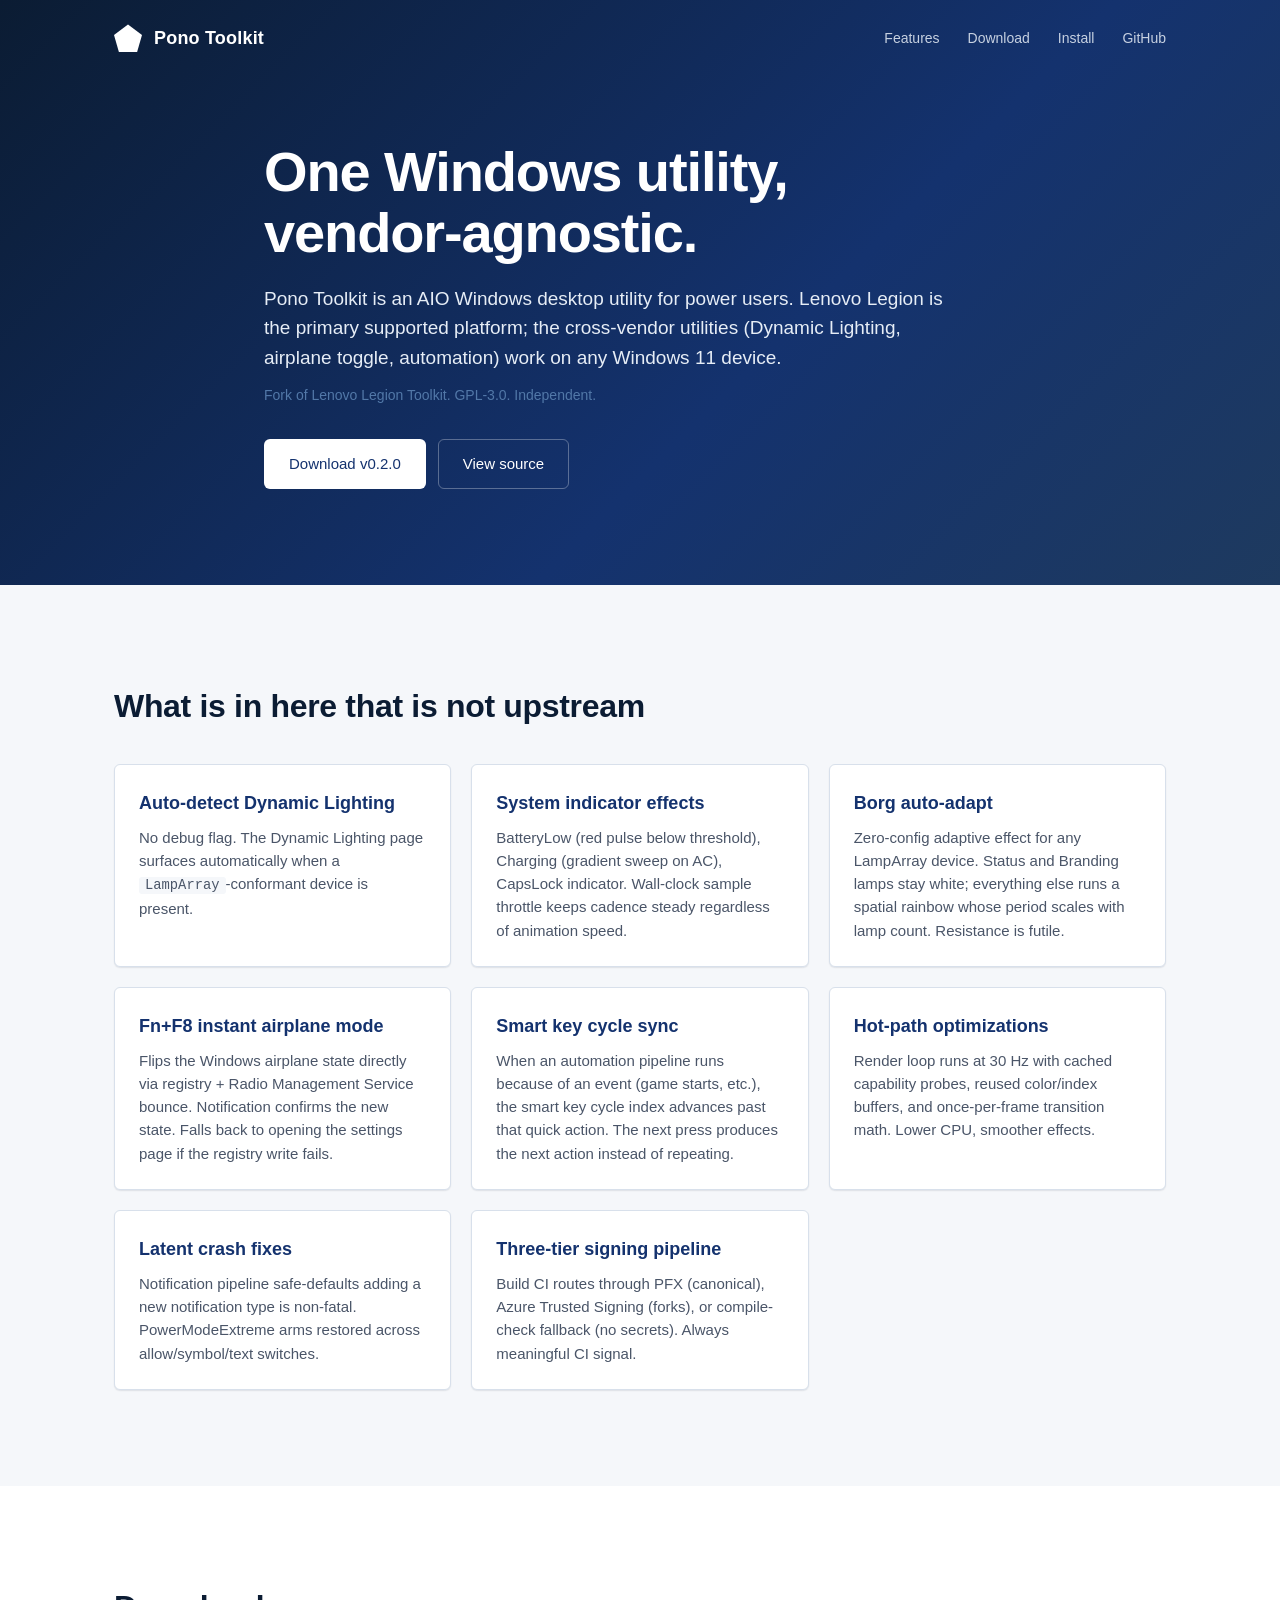
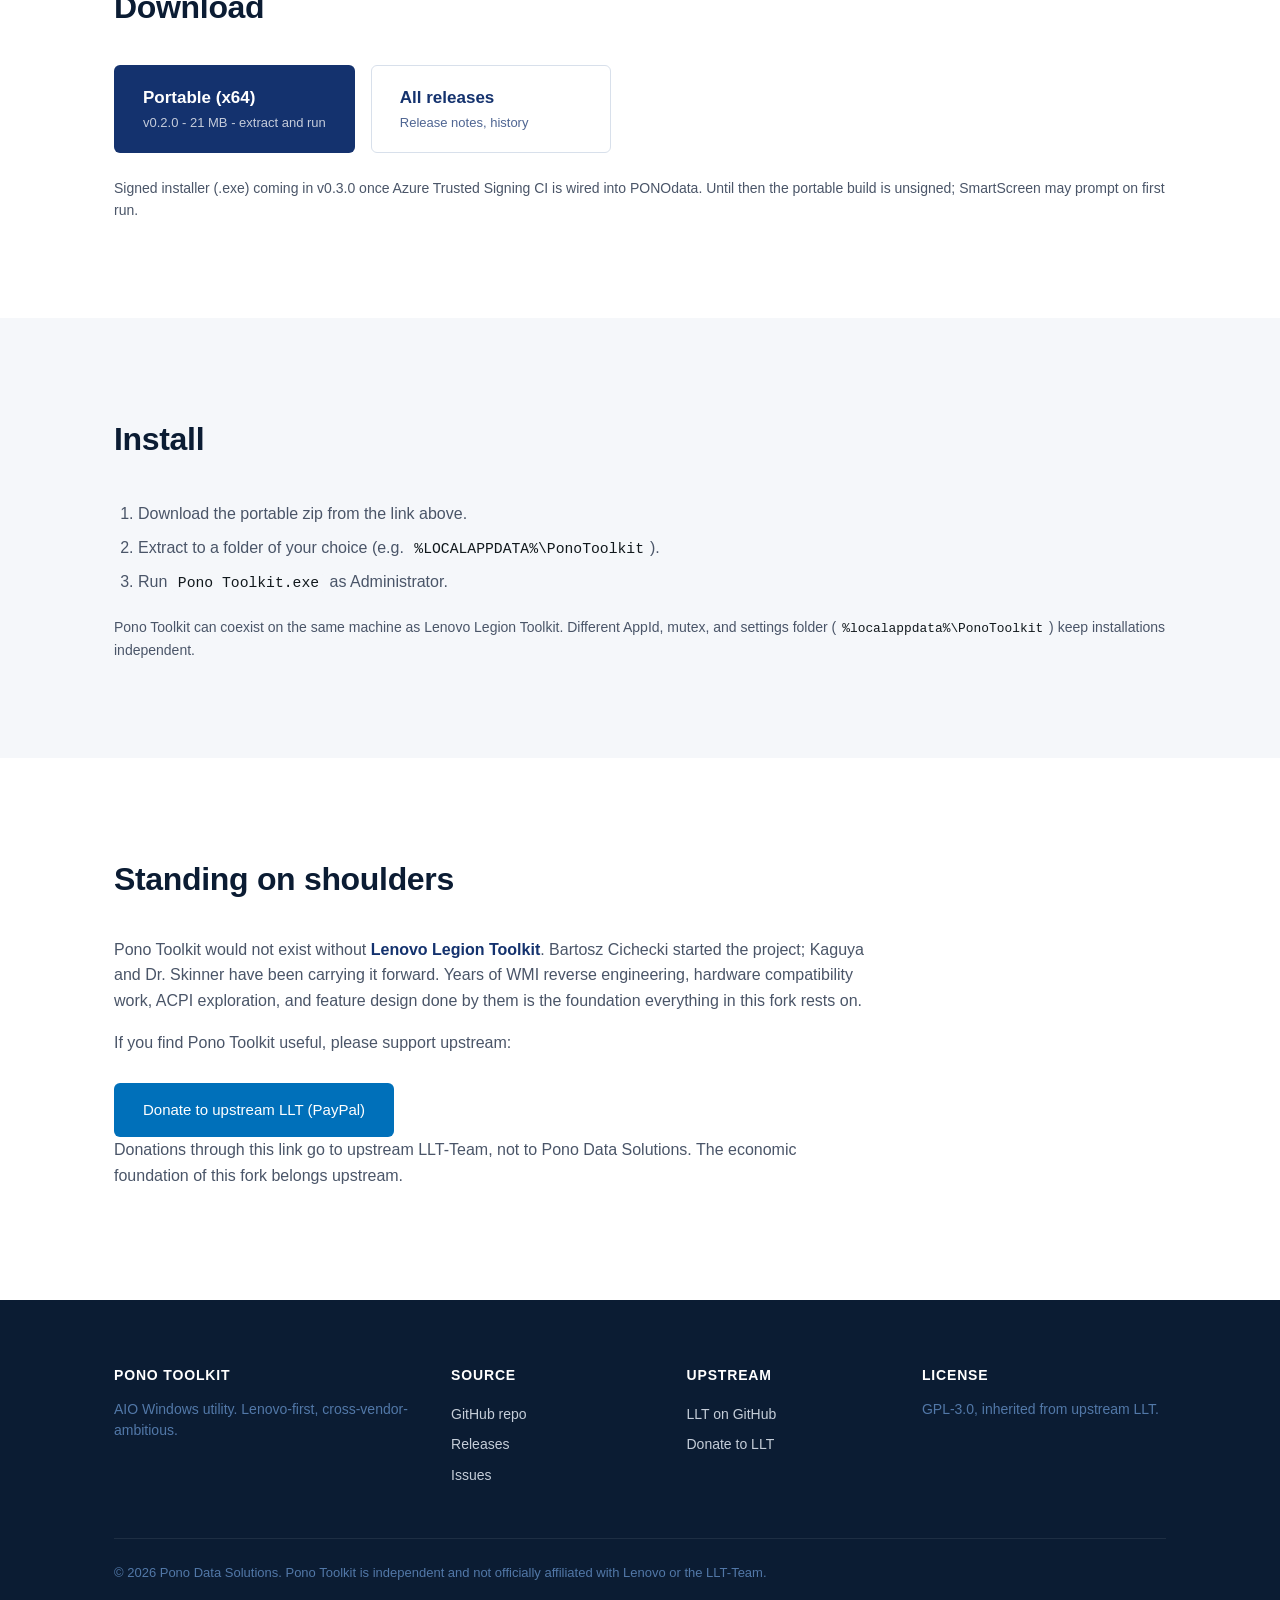
==== docs/index.html @ 124c4f82 "Add ponotoolkit.com landing page (docs/, navy palette) GitHub Pages source at docs/. Hero gradient n" ====
<!doctype html>
<html lang="en">
<head>
  <meta charset="utf-8">
  <meta name="viewport" content="width=device-width,initial-scale=1">
  <title>Pono Toolkit - AIO Windows utility, Lenovo-first</title>
  <meta name="description" content="Pono Toolkit is a Windows desktop utility for Lenovo Legion and other Windows 11 hardware. Cross-vendor Dynamic Lighting, Fn+F8 airplane mode toggle, smart-key automation sync. Fork of Lenovo Legion Toolkit. GPL-3.0.">
  <meta property="og:title" content="Pono Toolkit">
  <meta property="og:description" content="Cross-vendor Windows utility, Lenovo-first, AIO-ambitious. Fork of Lenovo Legion Toolkit.">
  <meta property="og:url" content="https://ponotoolkit.com">
  <link rel="stylesheet" href="styles.css">
</head>
<body>
  <header class="hero">
    <div class="container">
      <div class="brand">
        <span class="logo-mark"></span>
        <span class="brand-text">Pono Toolkit</span>
      </div>
      <nav>
        <a href="#features">Features</a>
        <a href="#download">Download</a>
        <a href="#install">Install</a>
        <a href="https://github.com/PONOdata/Pono-toolkit" target="_blank" rel="noopener">GitHub</a>
      </nav>
    </div>
    <div class="container hero-content">
      <h1>One Windows utility,<br>vendor-agnostic.</h1>
      <p class="tagline">Pono Toolkit is an AIO Windows desktop utility for power users. Lenovo Legion is the primary supported platform; the cross-vendor utilities (Dynamic Lighting, airplane toggle, automation) work on any Windows 11 device.</p>
      <p class="tagline-meta">Fork of Lenovo Legion Toolkit. GPL-3.0. Independent.</p>
      <div class="cta-row">
        <a class="btn btn-primary" href="#download">Download v0.2.0</a>
        <a class="btn btn-ghost" href="https://github.com/PONOdata/Pono-toolkit" target="_blank" rel="noopener">View source</a>
      </div>
    </div>
  </header>

  <section id="features" class="features">
    <div class="container">
      <h2>What is in here that is not upstream</h2>
      <div class="grid">
        <div class="card">
          <h3>Auto-detect Dynamic Lighting</h3>
          <p>No debug flag. The Dynamic Lighting page surfaces automatically when a <code>LampArray</code>-conformant device is present.</p>
        </div>
        <div class="card">
          <h3>System indicator effects</h3>
          <p>BatteryLow (red pulse below threshold), Charging (gradient sweep on AC), CapsLock indicator. Wall-clock sample throttle keeps cadence steady regardless of animation speed.</p>
        </div>
        <div class="card">
          <h3>Borg auto-adapt</h3>
          <p>Zero-config adaptive effect for any LampArray device. Status and Branding lamps stay white; everything else runs a spatial rainbow whose period scales with lamp count. Resistance is futile.</p>
        </div>
        <div class="card">
          <h3>Fn+F8 instant airplane mode</h3>
          <p>Flips the Windows airplane state directly via registry + Radio Management Service bounce. Notification confirms the new state. Falls back to opening the settings page if the registry write fails.</p>
        </div>
        <div class="card">
          <h3>Smart key cycle sync</h3>
          <p>When an automation pipeline runs because of an event (game starts, etc.), the smart key cycle index advances past that quick action. The next press produces the next action instead of repeating.</p>
        </div>
        <div class="card">
          <h3>Hot-path optimizations</h3>
          <p>Render loop runs at 30 Hz with cached capability probes, reused color/index buffers, and once-per-frame transition math. Lower CPU, smoother effects.</p>
        </div>
        <div class="card">
          <h3>Latent crash fixes</h3>
          <p>Notification pipeline safe-defaults adding a new notification type is non-fatal. PowerModeExtreme arms restored across allow/symbol/text switches.</p>
        </div>
        <div class="card">
          <h3>Three-tier signing pipeline</h3>
          <p>Build CI routes through PFX (canonical), Azure Trusted Signing (forks), or compile-check fallback (no secrets). Always meaningful CI signal.</p>
        </div>
      </div>
    </div>
  </section>

  <section id="download" class="download">
    <div class="container">
      <h2>Download</h2>
      <div class="dl-row">
        <a class="btn btn-primary btn-lg" href="https://github.com/PONOdata/Pono-toolkit/releases/latest/download/PonoToolkit-v0.2.0-portable-x64.zip">
          <span class="btn-title">Portable (x64)</span>
          <span class="btn-sub">v0.2.0 - 21 MB - extract and run</span>
        </a>
        <a class="btn btn-ghost btn-lg" href="https://github.com/PONOdata/Pono-toolkit/releases">
          <span class="btn-title">All releases</span>
          <span class="btn-sub">Release notes, history</span>
        </a>
      </div>
      <p class="note">Signed installer (.exe) coming in v0.3.0 once Azure Trusted Signing CI is wired into PONOdata. Until then the portable build is unsigned; SmartScreen may prompt on first run.</p>
    </div>
  </section>

  <section id="install" class="install">
    <div class="container">
      <h2>Install</h2>
      <ol>
        <li>Download the portable zip from the link above.</li>
        <li>Extract to a folder of your choice (e.g. <code>%LOCALAPPDATA%\PonoToolkit</code>).</li>
        <li>Run <code>Pono Toolkit.exe</code> as Administrator.</li>
      </ol>
      <p class="note">Pono Toolkit can coexist on the same machine as Lenovo Legion Toolkit. Different AppId, mutex, and settings folder (<code>%localappdata%\PonoToolkit</code>) keep installations independent.</p>
    </div>
  </section>

  <section id="upstream" class="upstream">
    <div class="container">
      <h2>Standing on shoulders</h2>
      <p>Pono Toolkit would not exist without <strong>Lenovo Legion Toolkit</strong>. Bartosz Cichecki started the project; Kaguya and Dr. Skinner have been carrying it forward. Years of WMI reverse engineering, hardware compatibility work, ACPI exploration, and feature design done by them is the foundation everything in this fork rests on.</p>
      <p>If you find Pono Toolkit useful, please support upstream:</p>
      <a class="btn btn-donate" href="https://www.paypal.com/donate/?hosted_button_id=22AZE2NBP3HTL" target="_blank" rel="noopener">Donate to upstream LLT (PayPal)</a>
      <p class="note">Donations through this link go to upstream LLT-Team, not to Pono Data Solutions. The economic foundation of this fork belongs upstream.</p>
    </div>
  </section>

  <footer>
    <div class="container">
      <div class="footer-grid">
        <div>
          <strong>Pono Toolkit</strong>
          <p>AIO Windows utility. Lenovo-first, cross-vendor-ambitious.</p>
        </div>
        <div>
          <strong>Source</strong>
          <ul>
            <li><a href="https://github.com/PONOdata/Pono-toolkit" target="_blank" rel="noopener">GitHub repo</a></li>
            <li><a href="https://github.com/PONOdata/Pono-toolkit/releases" target="_blank" rel="noopener">Releases</a></li>
            <li><a href="https://github.com/PONOdata/Pono-toolkit/issues" target="_blank" rel="noopener">Issues</a></li>
          </ul>
        </div>
        <div>
          <strong>Upstream</strong>
          <ul>
            <li><a href="https://github.com/LenovoLegionToolkit-Team/LenovoLegionToolkit" target="_blank" rel="noopener">LLT on GitHub</a></li>
            <li><a href="https://www.paypal.com/donate/?hosted_button_id=22AZE2NBP3HTL" target="_blank" rel="noopener">Donate to LLT</a></li>
          </ul>
        </div>
        <div>
          <strong>License</strong>
          <p>GPL-3.0, inherited from upstream LLT.</p>
        </div>
      </div>
      <p class="copyright">&copy; 2026 Pono Data Solutions. Pono Toolkit is independent and not officially affiliated with Lenovo or the LLT-Team.</p>
    </div>
  </footer>
</body>
</html>
---- docs/styles.css ----
/* Pono Toolkit landing page - navy palette */

:root {
  --navy-900: #0b1c33;
  --navy-700: #14326e;
  --navy-500: #1e3a5f;
  --navy-300: #5278a8;
  --navy-100: #e6edf6;
  --ink: #11181c;
  --ink-soft: #4a5568;
  --paper: #ffffff;
  --paper-soft: #f5f7fa;
  --accent: #2e7dd7;
  --donate: #0070ba;
  --border: #d8e0eb;
  --radius: 6px;
  --shadow-sm: 0 1px 2px rgba(11, 28, 51, 0.06), 0 1px 1px rgba(11, 28, 51, 0.04);
  --shadow-md: 0 4px 12px rgba(11, 28, 51, 0.08), 0 1px 3px rgba(11, 28, 51, 0.05);
}

* { box-sizing: border-box; }

html, body {
  margin: 0;
  padding: 0;
  font-family: -apple-system, BlinkMacSystemFont, "Segoe UI Variable", "Segoe UI", sans-serif;
  font-size: 16px;
  line-height: 1.6;
  color: var(--ink);
  background: var(--paper);
  -webkit-font-smoothing: antialiased;
}

a { color: var(--navy-700); text-decoration: none; }
a:hover { text-decoration: underline; }

.container {
  max-width: 1100px;
  margin: 0 auto;
  padding: 0 24px;
}

code {
  background: var(--paper-soft);
  padding: 1px 6px;
  border-radius: 3px;
  font-family: "Cascadia Code", Consolas, monospace;
  font-size: 0.92em;
}

/* Hero */

.hero {
  background: linear-gradient(135deg, var(--navy-900) 0%, var(--navy-700) 60%, var(--navy-500) 100%);
  color: var(--paper);
  padding: 0 0 96px 0;
}

.hero .container:first-child {
  display: flex;
  align-items: center;
  justify-content: space-between;
  padding-top: 24px;
  padding-bottom: 24px;
}

.brand {
  display: flex;
  align-items: center;
  gap: 12px;
  font-size: 18px;
  font-weight: 600;
}

.logo-mark {
  display: inline-block;
  width: 28px;
  height: 28px;
  background: var(--paper);
  clip-path: polygon(50% 0%, 100% 38%, 82% 100%, 18% 100%, 0% 38%);
}

.brand-text { letter-spacing: 0.2px; }

.hero nav {
  display: flex;
  gap: 28px;
  font-size: 14px;
}

.hero nav a {
  color: var(--navy-100);
  opacity: 0.85;
  transition: opacity 0.15s ease;
}

.hero nav a:hover { opacity: 1; text-decoration: none; }

.hero-content {
  padding-top: 64px;
  max-width: 800px;
}

.hero h1 {
  font-size: 56px;
  font-weight: 600;
  line-height: 1.1;
  margin: 0 0 20px 0;
  letter-spacing: -0.02em;
}

.tagline {
  font-size: 19px;
  line-height: 1.55;
  color: var(--navy-100);
  max-width: 680px;
  margin: 0 0 12px 0;
}

.tagline-meta {
  font-size: 14px;
  color: var(--navy-300);
  margin: 0 0 32px 0;
}

.cta-row { display: flex; gap: 12px; flex-wrap: wrap; }

.btn {
  display: inline-flex;
  flex-direction: column;
  align-items: flex-start;
  padding: 12px 24px;
  border-radius: var(--radius);
  font-weight: 500;
  text-decoration: none;
  transition: transform 0.1s ease, box-shadow 0.15s ease, background 0.15s ease;
  border: 1px solid transparent;
  font-size: 15px;
}

.btn:hover { text-decoration: none; transform: translateY(-1px); box-shadow: var(--shadow-md); }

.btn-primary {
  background: var(--paper);
  color: var(--navy-700);
}

.btn-primary:hover { background: var(--paper); color: var(--navy-900); }

.btn-ghost {
  background: transparent;
  color: var(--paper);
  border-color: rgba(255, 255, 255, 0.3);
}

.btn-ghost:hover { background: rgba(255, 255, 255, 0.08); color: var(--paper); }

.btn-lg {
  padding: 18px 28px;
  min-width: 240px;
}

.btn-title { font-size: 17px; font-weight: 600; }
.btn-sub { font-size: 13px; opacity: 0.75; margin-top: 2px; }

.btn-donate {
  background: var(--donate);
  color: var(--paper);
  display: inline-block;
  padding: 14px 28px;
  margin-top: 12px;
}

.btn-donate:hover { background: #00569b; color: var(--paper); }

/* Sections */

section { padding: 96px 0; }

section:nth-child(even) { background: var(--paper-soft); }

h2 {
  font-size: 32px;
  font-weight: 600;
  letter-spacing: -0.01em;
  margin: 0 0 32px 0;
  color: var(--navy-900);
}

h3 {
  font-size: 18px;
  font-weight: 600;
  margin: 0 0 8px 0;
  color: var(--navy-700);
}

/* Features grid */

.grid {
  display: grid;
  grid-template-columns: repeat(auto-fit, minmax(280px, 1fr));
  gap: 20px;
}

.card {
  background: var(--paper);
  padding: 24px;
  border-radius: var(--radius);
  border: 1px solid var(--border);
  box-shadow: var(--shadow-sm);
}

.card p {
  margin: 0;
  color: var(--ink-soft);
  font-size: 15px;
  line-height: 1.55;
}

/* Download */

.download .dl-row {
  display: flex;
  gap: 16px;
  flex-wrap: wrap;
  margin-bottom: 24px;
}

.download .btn {
  background: var(--navy-700);
  color: var(--paper);
}

.download .btn-ghost {
  background: var(--paper);
  color: var(--navy-700);
  border: 1px solid var(--border);
}

.note {
  font-size: 14px;
  color: var(--ink-soft);
  margin: 0;
}

/* Install */

.install ol {
  padding-left: 24px;
  margin-bottom: 16px;
}

.install li {
  padding: 4px 0;
  color: var(--ink-soft);
}

.install code {
  color: var(--ink);
}

/* Upstream */

.upstream p {
  font-size: 16px;
  color: var(--ink-soft);
  max-width: 760px;
  margin: 0 0 16px 0;
}

.upstream strong {
  color: var(--navy-700);
}

/* Footer */

footer {
  background: var(--navy-900);
  color: var(--navy-100);
  padding: 64px 0 32px 0;
}

footer a { color: var(--navy-100); opacity: 0.85; }
footer a:hover { opacity: 1; }

.footer-grid {
  display: grid;
  grid-template-columns: 1.5fr 1fr 1fr 1.2fr;
  gap: 32px;
  margin-bottom: 48px;
}

footer strong {
  display: block;
  color: var(--paper);
  font-size: 14px;
  font-weight: 600;
  text-transform: uppercase;
  letter-spacing: 0.06em;
  margin-bottom: 12px;
}

footer ul { list-style: none; padding: 0; margin: 0; }
footer ul li { padding: 4px 0; font-size: 14px; }

footer p {
  font-size: 14px;
  color: var(--navy-300);
  line-height: 1.55;
  margin: 0;
}

.copyright {
  border-top: 1px solid rgba(255, 255, 255, 0.08);
  padding-top: 24px;
  font-size: 13px !important;
  color: var(--navy-300) !important;
}

@media (max-width: 720px) {
  .hero h1 { font-size: 38px; }
  .hero nav { display: none; }
  .footer-grid { grid-template-columns: 1fr; gap: 24px; }
  section { padding: 64px 0; }
  .btn-lg { min-width: 0; flex: 1; }
}
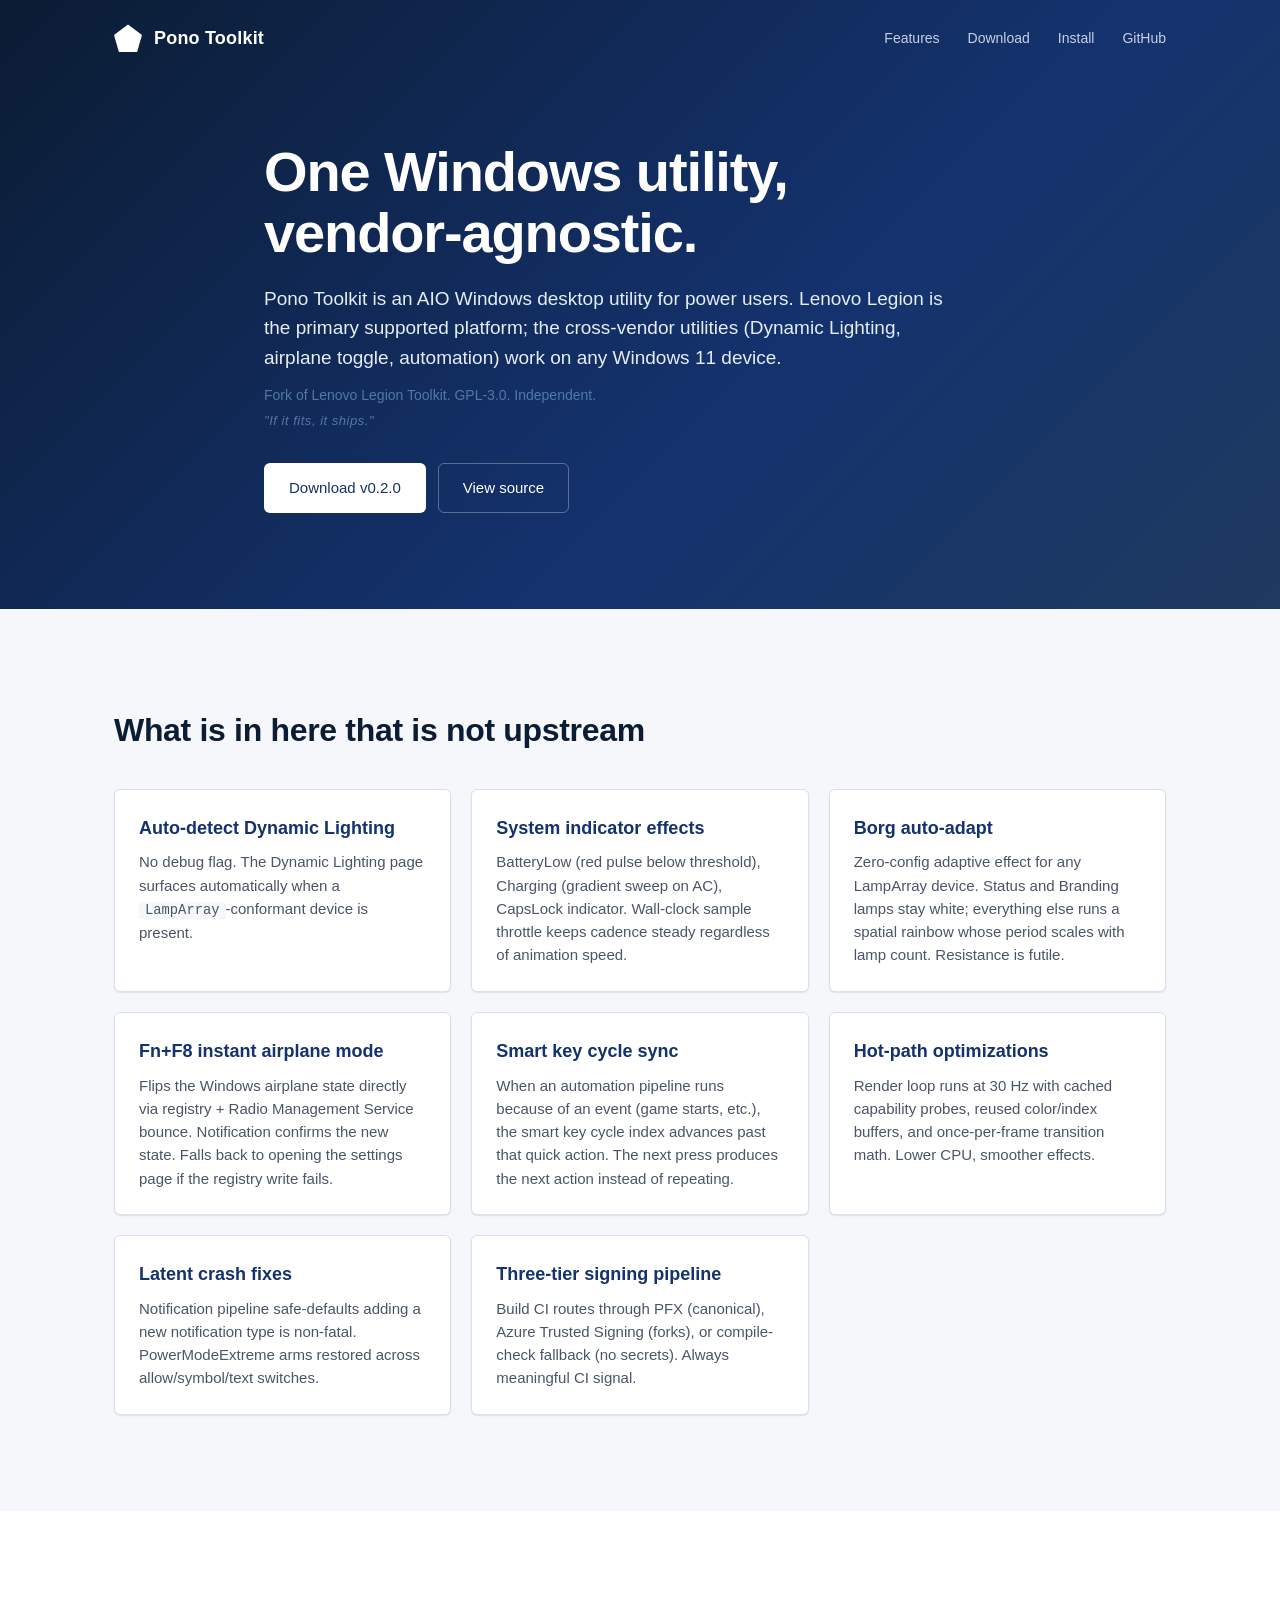
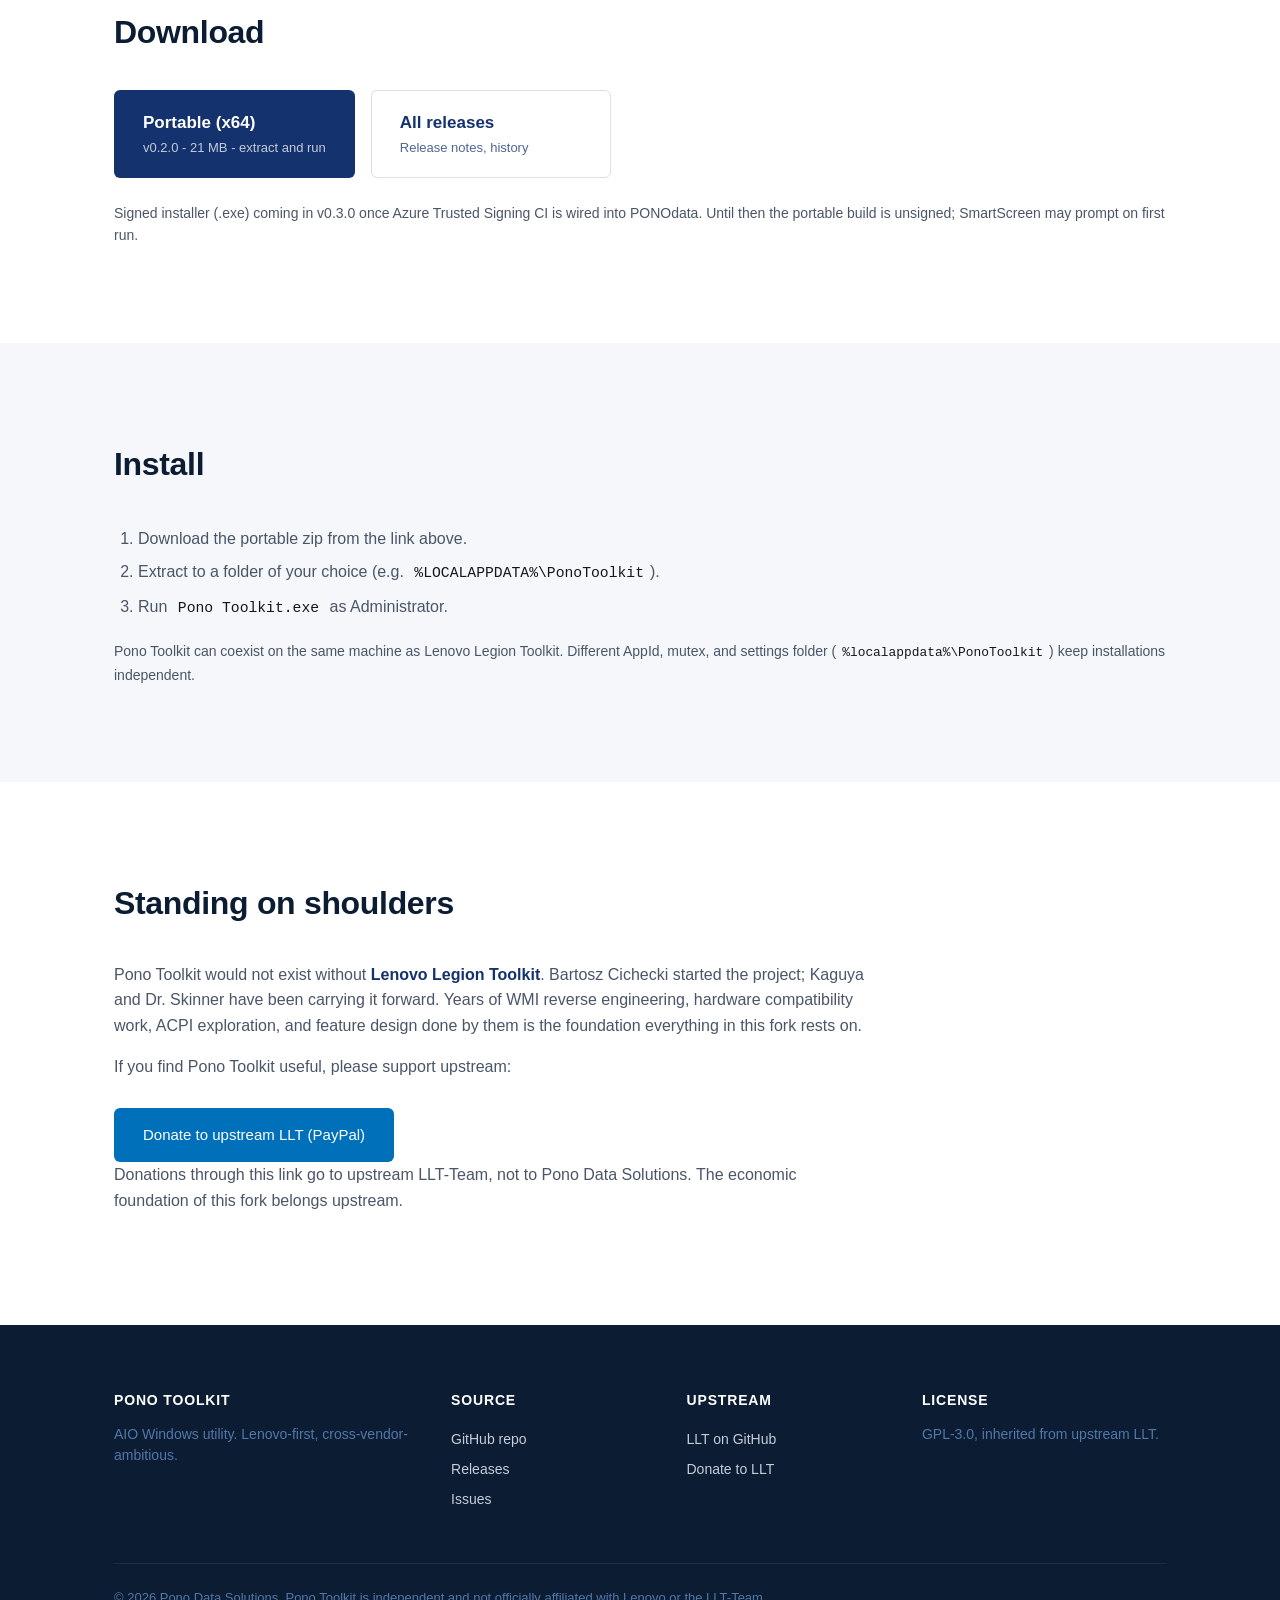
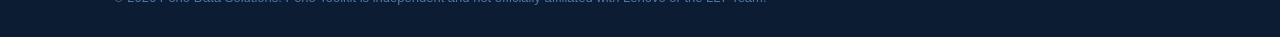
==== commit ead27ace: "v0.3.1: upstream-shoutout window + CodeRabbit config + 'If it fits, it ships' motto Upstream shoutou" ====
--- a/docs/index.html
+++ b/docs/index.html
@@ -28,6 +28,7 @@
       <h1>One Windows utility,<br>vendor-agnostic.</h1>
       <p class="tagline">Pono Toolkit is an AIO Windows desktop utility for power users. Lenovo Legion is the primary supported platform; the cross-vendor utilities (Dynamic Lighting, airplane toggle, automation) work on any Windows 11 device.</p>
       <p class="tagline-meta">Fork of Lenovo Legion Toolkit. GPL-3.0. Independent.</p>
+      <p class="motto">"If it fits, it ships."</p>
       <div class="cta-row">
         <a class="btn btn-primary" href="#download">Download v0.2.0</a>
         <a class="btn btn-ghost" href="https://github.com/PONOdata/Pono-toolkit" target="_blank" rel="noopener">View source</a>
--- a/docs/styles.css
+++ b/docs/styles.css
@@ -120,7 +120,15 @@
 .tagline-meta {
   font-size: 14px;
   color: var(--navy-300);
+  margin: 0 0 4px 0;
+}
+
+.motto {
+  font-size: 13px;
+  color: var(--navy-300);
   margin: 0 0 32px 0;
+  font-style: italic;
+  letter-spacing: 0.04em;
 }
 
 .cta-row { display: flex; gap: 12px; flex-wrap: wrap; }
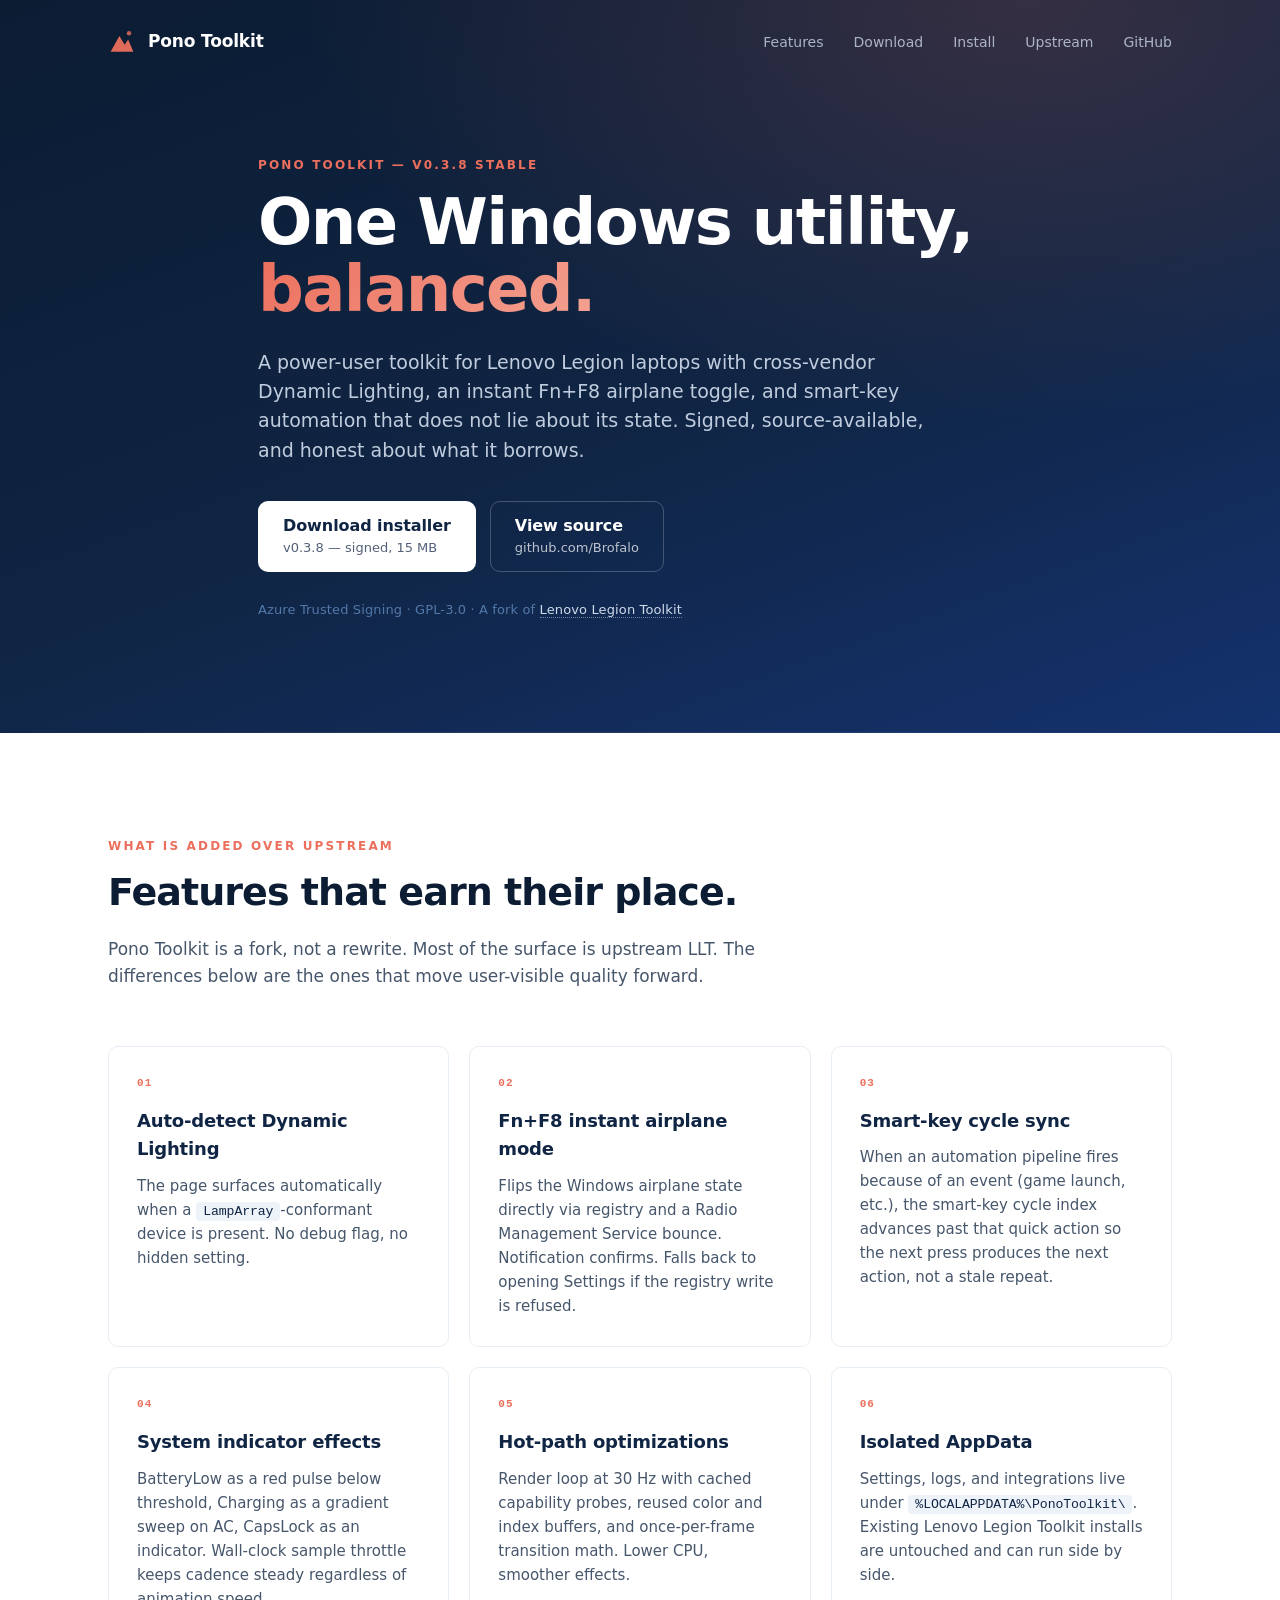
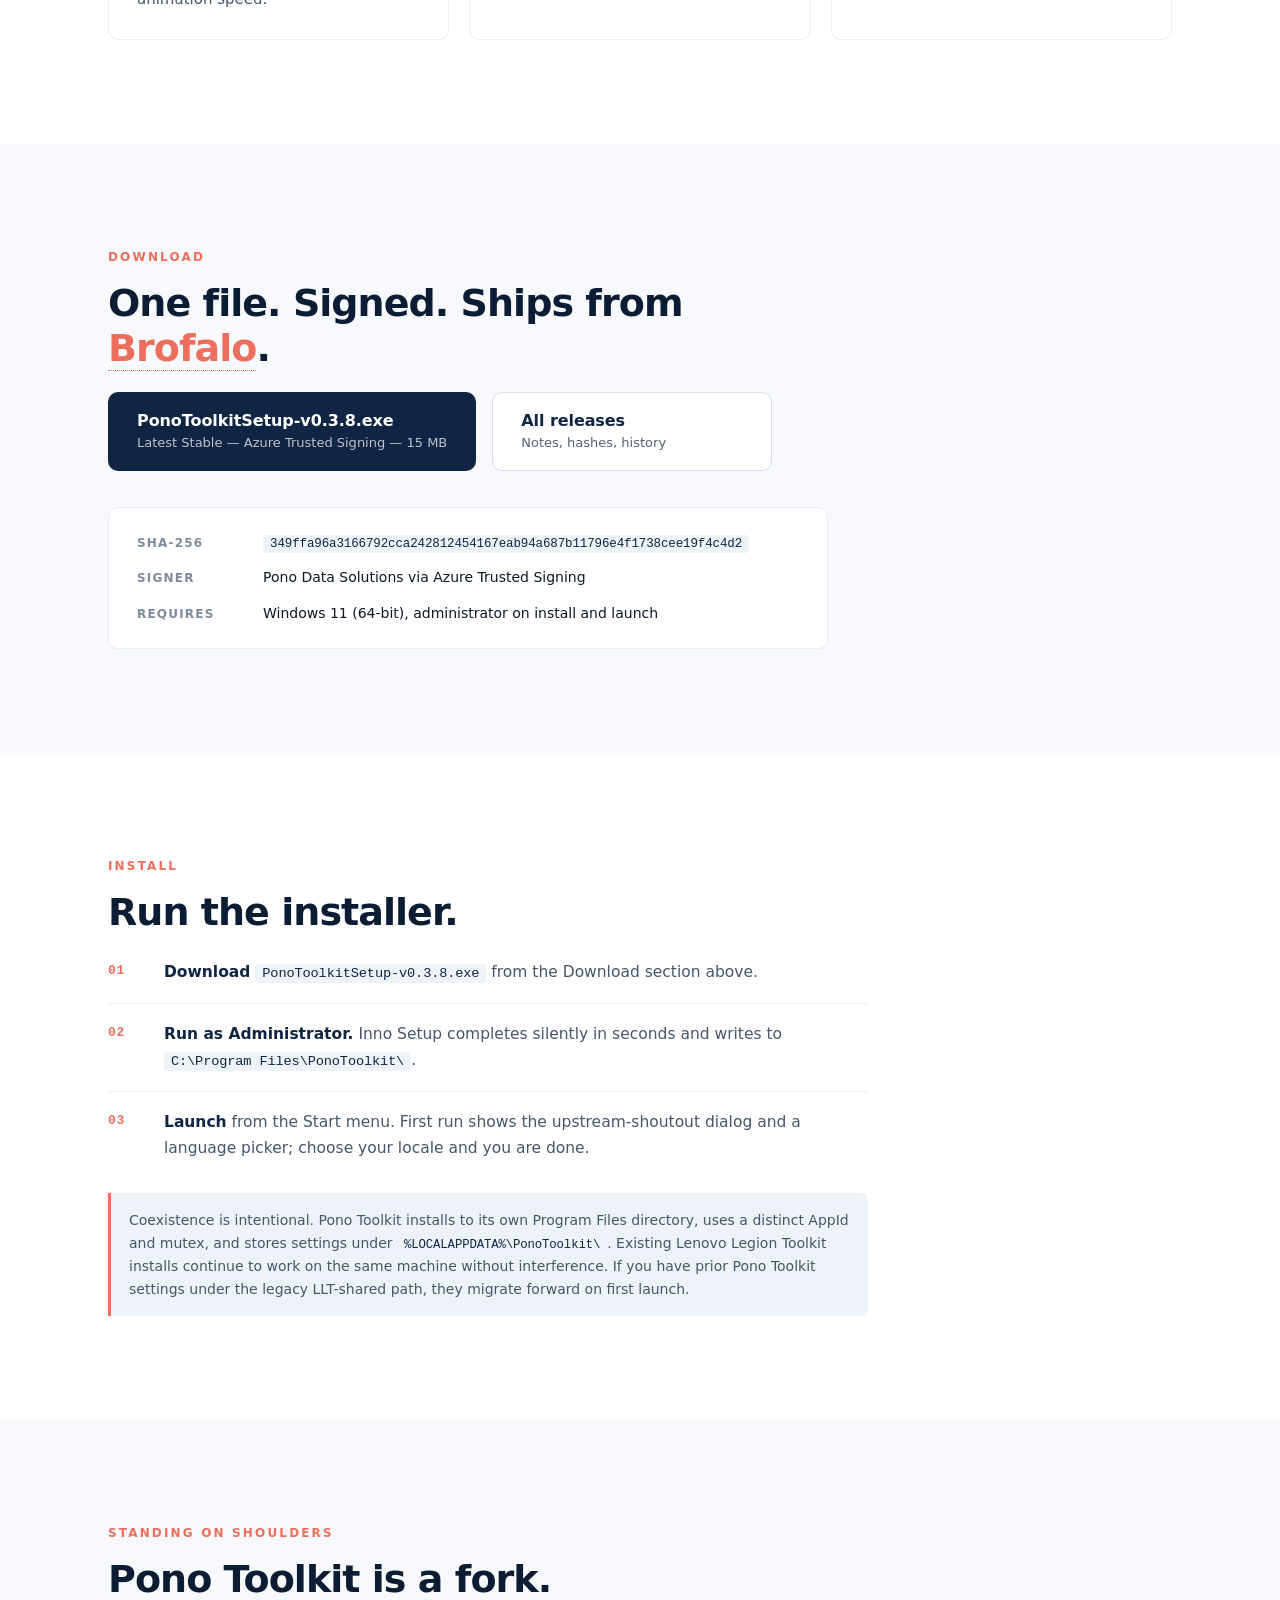
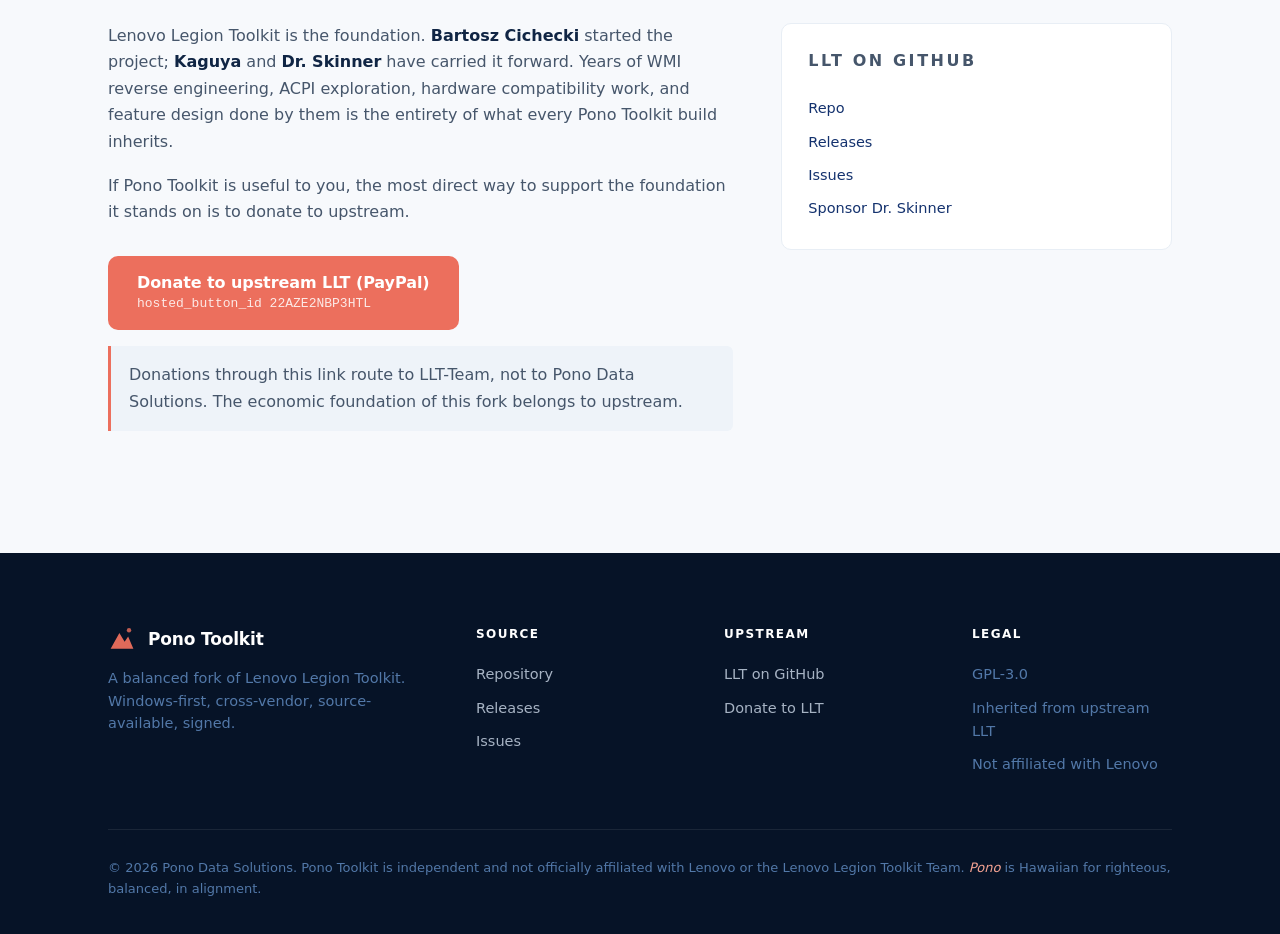
==== commit 85ba231c: "website: rebuild ponotoolkit.com for v0.3.8 with pono aesthetic The landing page still showed v0.2.0" ====
--- a/docs/index.html
+++ b/docs/index.html
@@ -3,146 +3,193 @@
 <head>
   <meta charset="utf-8">
   <meta name="viewport" content="width=device-width,initial-scale=1">
-  <title>Pono Toolkit - AIO Windows utility, Lenovo-first</title>
-  <meta name="description" content="Pono Toolkit is a Windows desktop utility for Lenovo Legion and other Windows 11 hardware. Cross-vendor Dynamic Lighting, Fn+F8 airplane mode toggle, smart-key automation sync. Fork of Lenovo Legion Toolkit. GPL-3.0.">
+  <title>Pono Toolkit — Windows utility, balanced.</title>
+  <meta name="description" content="Pono Toolkit is a Windows desktop utility for Lenovo Legion and other Windows 11 hardware. Signed installer, cross-vendor Dynamic Lighting, Fn+F8 airplane toggle, smart-key automation sync. Fork of Lenovo Legion Toolkit. GPL-3.0.">
+  <meta name="theme-color" content="#0b1c33">
   <meta property="og:title" content="Pono Toolkit">
-  <meta property="og:description" content="Cross-vendor Windows utility, Lenovo-first, AIO-ambitious. Fork of Lenovo Legion Toolkit.">
+  <meta property="og:description" content="Cross-vendor Windows utility, Lenovo-first. A balanced fork of Lenovo Legion Toolkit.">
   <meta property="og:url" content="https://ponotoolkit.com">
+  <meta property="og:type" content="website">
+  <link rel="preconnect" href="https://github.com">
   <link rel="stylesheet" href="styles.css">
 </head>
 <body>
   <header class="hero">
-    <div class="container">
-      <div class="brand">
-        <span class="logo-mark"></span>
+    <div class="container nav-row">
+      <a class="brand" href="#top">
+        <svg class="logo-mark" viewBox="0 0 32 32" aria-hidden="true">
+          <path d="M3 27 L13 9 L19 19 L23 13 L29 27 Z" fill="currentColor" opacity="0.95"/>
+          <circle cx="24" cy="6" r="2.5" fill="currentColor" opacity="0.8"/>
+        </svg>
         <span class="brand-text">Pono Toolkit</span>
-      </div>
-      <nav>
+      </a>
+      <nav class="nav-links">
         <a href="#features">Features</a>
         <a href="#download">Download</a>
         <a href="#install">Install</a>
-        <a href="https://github.com/PONOdata/Pono-toolkit" target="_blank" rel="noopener">GitHub</a>
+        <a href="#upstream">Upstream</a>
+        <a href="https://github.com/Brofalo/LenovoLegionToolkit" target="_blank" rel="noopener">GitHub</a>
       </nav>
     </div>
+
     <div class="container hero-content">
-      <h1>One Windows utility,<br>vendor-agnostic.</h1>
-      <p class="tagline">Pono Toolkit is an AIO Windows desktop utility for power users. Lenovo Legion is the primary supported platform; the cross-vendor utilities (Dynamic Lighting, airplane toggle, automation) work on any Windows 11 device.</p>
-      <p class="tagline-meta">Fork of Lenovo Legion Toolkit. GPL-3.0. Independent.</p>
-      <p class="motto">"If it fits, it ships."</p>
+      <p class="kicker">PONO TOOLKIT — v0.3.8 STABLE</p>
+      <h1>One Windows utility,<br><span class="accent-text">balanced.</span></h1>
+      <p class="tagline">A power-user toolkit for Lenovo Legion laptops with cross-vendor Dynamic Lighting, an instant Fn+F8 airplane toggle, and smart-key automation that does not lie about its state. Signed, source-available, and honest about what it borrows.</p>
       <div class="cta-row">
-        <a class="btn btn-primary" href="#download">Download v0.2.0</a>
-        <a class="btn btn-ghost" href="https://github.com/PONOdata/Pono-toolkit" target="_blank" rel="noopener">View source</a>
+        <a class="btn btn-primary" href="https://github.com/Brofalo/LenovoLegionToolkit/releases/latest/download/PonoToolkitSetup-v0.3.8.exe">
+          <span class="btn-title">Download installer</span>
+          <span class="btn-sub">v0.3.8 — signed, 15 MB</span>
+        </a>
+        <a class="btn btn-ghost" href="https://github.com/Brofalo/LenovoLegionToolkit" target="_blank" rel="noopener">
+          <span class="btn-title">View source</span>
+          <span class="btn-sub">github.com/Brofalo</span>
+        </a>
       </div>
+      <p class="hero-meta">Azure Trusted Signing · GPL-3.0 · A fork of <a href="https://github.com/LenovoLegionToolkit-Team/LenovoLegionToolkit" target="_blank" rel="noopener">Lenovo Legion Toolkit</a></p>
     </div>
   </header>
 
-  <section id="features" class="features">
+  <section id="features" class="section">
     <div class="container">
-      <h2>What is in here that is not upstream</h2>
+      <p class="kicker">WHAT IS ADDED OVER UPSTREAM</p>
+      <h2>Features that earn their place.</h2>
+      <p class="section-lede">Pono Toolkit is a fork, not a rewrite. Most of the surface is upstream LLT. The differences below are the ones that move user-visible quality forward.</p>
       <div class="grid">
-        <div class="card">
+        <article class="card">
+          <div class="card-num">01</div>
           <h3>Auto-detect Dynamic Lighting</h3>
-          <p>No debug flag. The Dynamic Lighting page surfaces automatically when a <code>LampArray</code>-conformant device is present.</p>
-        </div>
-        <div class="card">
+          <p>The page surfaces automatically when a <code>LampArray</code>-conformant device is present. No debug flag, no hidden setting.</p>
+        </article>
+        <article class="card">
+          <div class="card-num">02</div>
+          <h3>Fn+F8 instant airplane mode</h3>
+          <p>Flips the Windows airplane state directly via registry and a Radio Management Service bounce. Notification confirms. Falls back to opening Settings if the registry write is refused.</p>
+        </article>
+        <article class="card">
+          <div class="card-num">03</div>
+          <h3>Smart-key cycle sync</h3>
+          <p>When an automation pipeline fires because of an event (game launch, etc.), the smart-key cycle index advances past that quick action so the next press produces the next action, not a stale repeat.</p>
+        </article>
+        <article class="card">
+          <div class="card-num">04</div>
           <h3>System indicator effects</h3>
-          <p>BatteryLow (red pulse below threshold), Charging (gradient sweep on AC), CapsLock indicator. Wall-clock sample throttle keeps cadence steady regardless of animation speed.</p>
-        </div>
-        <div class="card">
-          <h3>Borg auto-adapt</h3>
-          <p>Zero-config adaptive effect for any LampArray device. Status and Branding lamps stay white; everything else runs a spatial rainbow whose period scales with lamp count. Resistance is futile.</p>
-        </div>
-        <div class="card">
-          <h3>Fn+F8 instant airplane mode</h3>
-          <p>Flips the Windows airplane state directly via registry + Radio Management Service bounce. Notification confirms the new state. Falls back to opening the settings page if the registry write fails.</p>
-        </div>
-        <div class="card">
-          <h3>Smart key cycle sync</h3>
-          <p>When an automation pipeline runs because of an event (game starts, etc.), the smart key cycle index advances past that quick action. The next press produces the next action instead of repeating.</p>
-        </div>
-        <div class="card">
+          <p>BatteryLow as a red pulse below threshold, Charging as a gradient sweep on AC, CapsLock as an indicator. Wall-clock sample throttle keeps cadence steady regardless of animation speed.</p>
+        </article>
+        <article class="card">
+          <div class="card-num">05</div>
           <h3>Hot-path optimizations</h3>
-          <p>Render loop runs at 30 Hz with cached capability probes, reused color/index buffers, and once-per-frame transition math. Lower CPU, smoother effects.</p>
-        </div>
-        <div class="card">
-          <h3>Latent crash fixes</h3>
-          <p>Notification pipeline safe-defaults adding a new notification type is non-fatal. PowerModeExtreme arms restored across allow/symbol/text switches.</p>
-        </div>
-        <div class="card">
-          <h3>Three-tier signing pipeline</h3>
-          <p>Build CI routes through PFX (canonical), Azure Trusted Signing (forks), or compile-check fallback (no secrets). Always meaningful CI signal.</p>
-        </div>
+          <p>Render loop at 30 Hz with cached capability probes, reused color and index buffers, and once-per-frame transition math. Lower CPU, smoother effects.</p>
+        </article>
+        <article class="card">
+          <div class="card-num">06</div>
+          <h3>Isolated AppData</h3>
+          <p>Settings, logs, and integrations live under <code>%LOCALAPPDATA%\PonoToolkit\</code>. Existing Lenovo Legion Toolkit installs are untouched and can run side by side.</p>
+        </article>
       </div>
     </div>
   </section>
 
-  <section id="download" class="download">
+  <section id="download" class="section section-tinted">
     <div class="container">
-      <h2>Download</h2>
+      <p class="kicker">DOWNLOAD</p>
+      <h2>One file. Signed. Ships from <a class="inline-link" href="https://github.com/Brofalo/LenovoLegionToolkit" target="_blank" rel="noopener">Brofalo</a>.</h2>
       <div class="dl-row">
-        <a class="btn btn-primary btn-lg" href="https://github.com/PONOdata/Pono-toolkit/releases/latest/download/PonoToolkit-v0.2.0-portable-x64.zip">
-          <span class="btn-title">Portable (x64)</span>
-          <span class="btn-sub">v0.2.0 - 21 MB - extract and run</span>
+        <a class="btn btn-primary btn-lg" href="https://github.com/Brofalo/LenovoLegionToolkit/releases/latest/download/PonoToolkitSetup-v0.3.8.exe">
+          <span class="btn-title">PonoToolkitSetup-v0.3.8.exe</span>
+          <span class="btn-sub">Latest Stable — Azure Trusted Signing — 15 MB</span>
         </a>
-        <a class="btn btn-ghost btn-lg" href="https://github.com/PONOdata/Pono-toolkit/releases">
+        <a class="btn btn-ghost btn-lg" href="https://github.com/Brofalo/LenovoLegionToolkit/releases">
           <span class="btn-title">All releases</span>
-          <span class="btn-sub">Release notes, history</span>
+          <span class="btn-sub">Notes, hashes, history</span>
         </a>
       </div>
-      <p class="note">Signed installer (.exe) coming in v0.3.0 once Azure Trusted Signing CI is wired into PONOdata. Until then the portable build is unsigned; SmartScreen may prompt on first run.</p>
+      <dl class="meta-list">
+        <div><dt>SHA-256</dt><dd><code>349ffa96a3166792cca242812454167eab94a687b11796e4f1738cee19f4c4d2</code></dd></div>
+        <div><dt>Signer</dt><dd>Pono Data Solutions via Azure Trusted Signing</dd></div>
+        <div><dt>Requires</dt><dd>Windows 11 (64-bit), administrator on install and launch</dd></div>
+      </dl>
     </div>
   </section>
 
-  <section id="install" class="install">
+  <section id="install" class="section">
     <div class="container">
-      <h2>Install</h2>
-      <ol>
-        <li>Download the portable zip from the link above.</li>
-        <li>Extract to a folder of your choice (e.g. <code>%LOCALAPPDATA%\PonoToolkit</code>).</li>
-        <li>Run <code>Pono Toolkit.exe</code> as Administrator.</li>
+      <p class="kicker">INSTALL</p>
+      <h2>Run the installer.</h2>
+      <ol class="steps">
+        <li><strong>Download</strong> <code>PonoToolkitSetup-v0.3.8.exe</code> from the Download section above.</li>
+        <li><strong>Run as Administrator.</strong> Inno Setup completes silently in seconds and writes to <code>C:\Program Files\PonoToolkit\</code>.</li>
+        <li><strong>Launch</strong> from the Start menu. First run shows the upstream-shoutout dialog and a language picker; choose your locale and you are done.</li>
       </ol>
-      <p class="note">Pono Toolkit can coexist on the same machine as Lenovo Legion Toolkit. Different AppId, mutex, and settings folder (<code>%localappdata%\PonoToolkit</code>) keep installations independent.</p>
+      <p class="note">Coexistence is intentional. Pono Toolkit installs to its own Program Files directory, uses a distinct AppId and mutex, and stores settings under <code>%LOCALAPPDATA%\PonoToolkit\</code>. Existing Lenovo Legion Toolkit installs continue to work on the same machine without interference. If you have prior Pono Toolkit settings under the legacy LLT-shared path, they migrate forward on first launch.</p>
     </div>
   </section>
 
-  <section id="upstream" class="upstream">
+  <section id="upstream" class="section section-tinted">
     <div class="container">
-      <h2>Standing on shoulders</h2>
-      <p>Pono Toolkit would not exist without <strong>Lenovo Legion Toolkit</strong>. Bartosz Cichecki started the project; Kaguya and Dr. Skinner have been carrying it forward. Years of WMI reverse engineering, hardware compatibility work, ACPI exploration, and feature design done by them is the foundation everything in this fork rests on.</p>
-      <p>If you find Pono Toolkit useful, please support upstream:</p>
-      <a class="btn btn-donate" href="https://www.paypal.com/donate/?hosted_button_id=22AZE2NBP3HTL" target="_blank" rel="noopener">Donate to upstream LLT (PayPal)</a>
-      <p class="note">Donations through this link go to upstream LLT-Team, not to Pono Data Solutions. The economic foundation of this fork belongs upstream.</p>
+      <p class="kicker">STANDING ON SHOULDERS</p>
+      <h2>Pono Toolkit is a fork.</h2>
+      <div class="upstream-grid">
+        <div>
+          <p>Lenovo Legion Toolkit is the foundation. <strong>Bartosz Cichecki</strong> started the project; <strong>Kaguya</strong> and <strong>Dr. Skinner</strong> have carried it forward. Years of WMI reverse engineering, ACPI exploration, hardware compatibility work, and feature design done by them is the entirety of what every Pono Toolkit build inherits.</p>
+          <p>If Pono Toolkit is useful to you, the most direct way to support the foundation it stands on is to donate to upstream.</p>
+          <a class="btn btn-donate" href="https://www.paypal.com/donate/?hosted_button_id=22AZE2NBP3HTL" target="_blank" rel="noopener">
+            <span class="btn-title">Donate to upstream LLT (PayPal)</span>
+            <span class="btn-sub">hosted_button_id 22AZE2NBP3HTL</span>
+          </a>
+          <p class="note">Donations through this link route to LLT-Team, not to Pono Data Solutions. The economic foundation of this fork belongs to upstream.</p>
+        </div>
+        <aside class="upstream-aside">
+          <p class="kicker-soft">LLT ON GITHUB</p>
+          <ul class="link-list">
+            <li><a href="https://github.com/LenovoLegionToolkit-Team/LenovoLegionToolkit" target="_blank" rel="noopener">Repo</a></li>
+            <li><a href="https://github.com/LenovoLegionToolkit-Team/LenovoLegionToolkit/releases" target="_blank" rel="noopener">Releases</a></li>
+            <li><a href="https://github.com/LenovoLegionToolkit-Team/LenovoLegionToolkit/issues" target="_blank" rel="noopener">Issues</a></li>
+            <li><a href="https://github.com/sponsors/Metanome" target="_blank" rel="noopener">Sponsor Dr. Skinner</a></li>
+          </ul>
+        </aside>
+      </div>
     </div>
   </section>
 
   <footer>
     <div class="container">
       <div class="footer-grid">
-        <div>
-          <strong>Pono Toolkit</strong>
-          <p>AIO Windows utility. Lenovo-first, cross-vendor-ambitious.</p>
+        <div class="footer-brand">
+          <a class="brand" href="#top">
+            <svg class="logo-mark" viewBox="0 0 32 32" aria-hidden="true">
+              <path d="M3 27 L13 9 L19 19 L23 13 L29 27 Z" fill="currentColor" opacity="0.95"/>
+              <circle cx="24" cy="6" r="2.5" fill="currentColor" opacity="0.8"/>
+            </svg>
+            <span class="brand-text">Pono Toolkit</span>
+          </a>
+          <p>A balanced fork of Lenovo Legion Toolkit. Windows-first, cross-vendor, source-available, signed.</p>
         </div>
         <div>
           <strong>Source</strong>
-          <ul>
-            <li><a href="https://github.com/PONOdata/Pono-toolkit" target="_blank" rel="noopener">GitHub repo</a></li>
-            <li><a href="https://github.com/PONOdata/Pono-toolkit/releases" target="_blank" rel="noopener">Releases</a></li>
-            <li><a href="https://github.com/PONOdata/Pono-toolkit/issues" target="_blank" rel="noopener">Issues</a></li>
+          <ul class="link-list">
+            <li><a href="https://github.com/Brofalo/LenovoLegionToolkit" target="_blank" rel="noopener">Repository</a></li>
+            <li><a href="https://github.com/Brofalo/LenovoLegionToolkit/releases" target="_blank" rel="noopener">Releases</a></li>
+            <li><a href="https://github.com/Brofalo/LenovoLegionToolkit/issues" target="_blank" rel="noopener">Issues</a></li>
           </ul>
         </div>
         <div>
           <strong>Upstream</strong>
-          <ul>
+          <ul class="link-list">
             <li><a href="https://github.com/LenovoLegionToolkit-Team/LenovoLegionToolkit" target="_blank" rel="noopener">LLT on GitHub</a></li>
             <li><a href="https://www.paypal.com/donate/?hosted_button_id=22AZE2NBP3HTL" target="_blank" rel="noopener">Donate to LLT</a></li>
           </ul>
         </div>
         <div>
-          <strong>License</strong>
-          <p>GPL-3.0, inherited from upstream LLT.</p>
+          <strong>Legal</strong>
+          <ul class="link-list">
+            <li>GPL-3.0</li>
+            <li>Inherited from upstream LLT</li>
+            <li>Not affiliated with Lenovo</li>
+          </ul>
         </div>
       </div>
-      <p class="copyright">&copy; 2026 Pono Data Solutions. Pono Toolkit is independent and not officially affiliated with Lenovo or the LLT-Team.</p>
+      <p class="copyright">&copy; 2026 Pono Data Solutions. Pono Toolkit is independent and not officially affiliated with Lenovo or the Lenovo Legion Toolkit Team. <em>Pono</em> is Hawaiian for righteous, balanced, in alignment.</p>
     </div>
   </footer>
 </body>
--- a/docs/styles.css
+++ b/docs/styles.css
@@ -1,208 +1,307 @@
-/* Pono Toolkit landing page - navy palette */
+/* Pono Toolkit landing page
+ * Design intent: pono — balanced, considered, honest. Navy foundation
+ * for stability, warm coral accent for Pacific energy, generous spacing,
+ * one-page focus. No marketing puff. */
 
 :root {
+  /* Navy — the foundation */
+  --navy-950: #061327;
   --navy-900: #0b1c33;
+  --navy-800: #102544;
   --navy-700: #14326e;
   --navy-500: #1e3a5f;
   --navy-300: #5278a8;
-  --navy-100: #e6edf6;
-  --ink: #11181c;
-  --ink-soft: #4a5568;
+  --navy-100: #cfdbeb;
+  --navy-050: #e8eef7;
+
+  /* Warm Pacific accent — sunset over Kailua */
+  --coral-600: #e25a4f;
+  --coral-500: #ec6f5d;
+  --coral-300: #f4a292;
+
+  /* Neutrals */
+  --ink: #0e1726;
+  --ink-soft: #46566b;
+  --ink-mute: #7e8b9d;
   --paper: #ffffff;
-  --paper-soft: #f5f7fa;
-  --accent: #2e7dd7;
-  --donate: #0070ba;
+  --paper-soft: #f7f9fc;
+  --paper-tint: #eef3f9;
   --border: #d8e0eb;
-  --radius: 6px;
+  --border-soft: #e8eef5;
+
+  --radius-sm: 6px;
+  --radius: 10px;
+  --radius-lg: 16px;
+
   --shadow-sm: 0 1px 2px rgba(11, 28, 51, 0.06), 0 1px 1px rgba(11, 28, 51, 0.04);
-  --shadow-md: 0 4px 12px rgba(11, 28, 51, 0.08), 0 1px 3px rgba(11, 28, 51, 0.05);
+  --shadow-md: 0 8px 24px rgba(11, 28, 51, 0.08), 0 2px 6px rgba(11, 28, 51, 0.05);
+  --shadow-lg: 0 20px 40px rgba(11, 28, 51, 0.12), 0 4px 12px rgba(11, 28, 51, 0.06);
+
+  --max-w: 1120px;
 }
 
 * { box-sizing: border-box; }
 
+html { scroll-behavior: smooth; }
+
 html, body {
   margin: 0;
   padding: 0;
-  font-family: -apple-system, BlinkMacSystemFont, "Segoe UI Variable", "Segoe UI", sans-serif;
+  font-family: "Inter", -apple-system, BlinkMacSystemFont, "Segoe UI Variable", "Segoe UI", system-ui, sans-serif;
   font-size: 16px;
   line-height: 1.6;
   color: var(--ink);
   background: var(--paper);
   -webkit-font-smoothing: antialiased;
-}
-
-a { color: var(--navy-700); text-decoration: none; }
-a:hover { text-decoration: underline; }
+  -moz-osx-font-smoothing: grayscale;
+  text-rendering: optimizeLegibility;
+}
+
+a {
+  color: var(--navy-700);
+  text-decoration: none;
+  transition: color 0.15s ease;
+}
+a:hover { color: var(--coral-600); }
+
+.inline-link { color: var(--coral-500); border-bottom: 1px dotted currentColor; }
+.inline-link:hover { color: var(--coral-600); border-bottom-color: currentColor; }
 
 .container {
-  max-width: 1100px;
+  max-width: var(--max-w);
   margin: 0 auto;
-  padding: 0 24px;
+  padding: 0 28px;
 }
 
 code {
-  background: var(--paper-soft);
-  padding: 1px 6px;
-  border-radius: 3px;
-  font-family: "Cascadia Code", Consolas, monospace;
-  font-size: 0.92em;
-}
-
-/* Hero */
+  background: var(--paper-tint);
+  color: var(--navy-800);
+  padding: 2px 7px;
+  border-radius: 4px;
+  font-family: "JetBrains Mono", "Cascadia Code", Consolas, ui-monospace, monospace;
+  font-size: 0.88em;
+  font-weight: 500;
+  letter-spacing: -0.01em;
+}
+
+.kicker {
+  font-size: 12px;
+  font-weight: 600;
+  letter-spacing: 0.18em;
+  text-transform: uppercase;
+  color: var(--coral-500);
+  margin: 0 0 14px 0;
+}
+
+.kicker-soft {
+  font-size: 11px;
+  font-weight: 600;
+  letter-spacing: 0.16em;
+  text-transform: uppercase;
+  color: var(--ink-mute);
+  margin: 0 0 12px 0;
+}
+
+/* ---------- Hero ---------- */
 
 .hero {
-  background: linear-gradient(135deg, var(--navy-900) 0%, var(--navy-700) 60%, var(--navy-500) 100%);
-  color: var(--paper);
-  padding: 0 0 96px 0;
-}
-
-.hero .container:first-child {
+  position: relative;
+  background:
+    radial-gradient(ellipse 1200px 700px at 80% 0%, rgba(236, 111, 93, 0.18) 0%, transparent 60%),
+    linear-gradient(160deg, var(--navy-900) 0%, var(--navy-800) 55%, var(--navy-700) 100%);
+  color: var(--paper);
+  padding: 0 0 112px 0;
+  overflow: hidden;
+}
+
+.hero::after {
+  content: "";
+  position: absolute;
+  inset: auto 0 0 0;
+  height: 1px;
+  background: linear-gradient(90deg, transparent 0%, rgba(255,255,255,0.08) 30%, rgba(255,255,255,0.08) 70%, transparent 100%);
+}
+
+.nav-row {
   display: flex;
   align-items: center;
   justify-content: space-between;
-  padding-top: 24px;
-  padding-bottom: 24px;
+  padding-top: 28px;
+  padding-bottom: 28px;
 }
 
 .brand {
-  display: flex;
+  display: inline-flex;
   align-items: center;
   gap: 12px;
-  font-size: 18px;
-  font-weight: 600;
-}
+  color: var(--paper);
+  font-size: 17px;
+  font-weight: 600;
+  letter-spacing: -0.005em;
+}
+.brand:hover { color: var(--paper); }
 
 .logo-mark {
-  display: inline-block;
   width: 28px;
   height: 28px;
-  background: var(--paper);
-  clip-path: polygon(50% 0%, 100% 38%, 82% 100%, 18% 100%, 0% 38%);
-}
-
-.brand-text { letter-spacing: 0.2px; }
-
-.hero nav {
+  color: var(--coral-500);
+  flex-shrink: 0;
+}
+
+.brand-text { letter-spacing: -0.01em; }
+
+.nav-links {
   display: flex;
-  gap: 28px;
+  gap: 30px;
   font-size: 14px;
 }
-
-.hero nav a {
+.nav-links a {
   color: var(--navy-100);
-  opacity: 0.85;
-  transition: opacity 0.15s ease;
-}
-
-.hero nav a:hover { opacity: 1; text-decoration: none; }
+  opacity: 0.78;
+  font-weight: 500;
+  transition: opacity 0.15s ease, color 0.15s ease;
+}
+.nav-links a:hover { opacity: 1; color: var(--paper); }
 
 .hero-content {
-  padding-top: 64px;
-  max-width: 800px;
+  padding-top: 72px;
+  max-width: 820px;
 }
 
 .hero h1 {
-  font-size: 56px;
-  font-weight: 600;
-  line-height: 1.1;
-  margin: 0 0 20px 0;
-  letter-spacing: -0.02em;
+  font-size: 64px;
+  font-weight: 600;
+  line-height: 1.05;
+  margin: 0 0 24px 0;
+  letter-spacing: -0.025em;
+}
+
+.accent-text {
+  background: linear-gradient(135deg, var(--coral-500) 0%, var(--coral-300) 100%);
+  -webkit-background-clip: text;
+  -webkit-text-fill-color: transparent;
+  background-clip: text;
 }
 
 .tagline {
   font-size: 19px;
   line-height: 1.55;
   color: var(--navy-100);
-  max-width: 680px;
-  margin: 0 0 12px 0;
-}
-
-.tagline-meta {
-  font-size: 14px;
-  color: var(--navy-300);
-  margin: 0 0 4px 0;
-}
-
-.motto {
+  max-width: 700px;
+  margin: 0 0 36px 0;
+  opacity: 0.92;
+}
+
+.cta-row {
+  display: flex;
+  gap: 14px;
+  flex-wrap: wrap;
+  margin-bottom: 28px;
+}
+
+.hero-meta {
   font-size: 13px;
   color: var(--navy-300);
-  margin: 0 0 32px 0;
-  font-style: italic;
-  letter-spacing: 0.04em;
-}
-
-.cta-row { display: flex; gap: 12px; flex-wrap: wrap; }
+  margin: 0;
+  letter-spacing: 0.01em;
+}
+.hero-meta a {
+  color: var(--navy-100);
+  border-bottom: 1px dotted rgba(207, 219, 235, 0.5);
+}
+.hero-meta a:hover { color: var(--paper); border-bottom-color: var(--paper); }
+
+/* ---------- Buttons ---------- */
 
 .btn {
   display: inline-flex;
   flex-direction: column;
   align-items: flex-start;
-  padding: 12px 24px;
+  padding: 14px 24px;
   border-radius: var(--radius);
   font-weight: 500;
   text-decoration: none;
-  transition: transform 0.1s ease, box-shadow 0.15s ease, background 0.15s ease;
+  transition: transform 0.12s ease, box-shadow 0.18s ease, background 0.18s ease, border-color 0.18s ease;
   border: 1px solid transparent;
   font-size: 15px;
-}
-
-.btn:hover { text-decoration: none; transform: translateY(-1px); box-shadow: var(--shadow-md); }
+  line-height: 1.3;
+}
+
+.btn:hover {
+  text-decoration: none;
+  transform: translateY(-1px);
+  box-shadow: var(--shadow-md);
+}
+
+.btn:active { transform: translateY(0); }
 
 .btn-primary {
   background: var(--paper);
-  color: var(--navy-700);
-}
-
+  color: var(--navy-800);
+}
 .btn-primary:hover { background: var(--paper); color: var(--navy-900); }
 
 .btn-ghost {
   background: transparent;
   color: var(--paper);
-  border-color: rgba(255, 255, 255, 0.3);
-}
-
-.btn-ghost:hover { background: rgba(255, 255, 255, 0.08); color: var(--paper); }
+  border-color: rgba(255, 255, 255, 0.22);
+}
+.btn-ghost:hover {
+  background: rgba(255, 255, 255, 0.06);
+  border-color: rgba(255, 255, 255, 0.35);
+  color: var(--paper);
+}
 
 .btn-lg {
   padding: 18px 28px;
-  min-width: 240px;
-}
-
-.btn-title { font-size: 17px; font-weight: 600; }
-.btn-sub { font-size: 13px; opacity: 0.75; margin-top: 2px; }
+  min-width: 280px;
+}
+
+.btn-title { font-size: 16px; font-weight: 600; letter-spacing: -0.005em; }
+.btn-sub { font-size: 13px; opacity: 0.72; margin-top: 3px; font-weight: 400; }
 
 .btn-donate {
-  background: var(--donate);
-  color: var(--paper);
-  display: inline-block;
-  padding: 14px 28px;
-  margin-top: 12px;
-}
-
-.btn-donate:hover { background: #00569b; color: var(--paper); }
-
-/* Sections */
-
-section { padding: 96px 0; }
-
-section:nth-child(even) { background: var(--paper-soft); }
+  background: var(--coral-500);
+  color: var(--paper);
+  margin: 12px 0 16px 0;
+  padding: 16px 28px;
+  min-width: 320px;
+}
+.btn-donate:hover { background: var(--coral-600); color: var(--paper); }
+.btn-donate .btn-sub { opacity: 0.85; font-family: "JetBrains Mono", Consolas, monospace; }
+
+/* ---------- Sections ---------- */
+
+.section { padding: 104px 0; }
+.section-tinted { background: var(--paper-soft); }
 
 h2 {
-  font-size: 32px;
-  font-weight: 600;
-  letter-spacing: -0.01em;
-  margin: 0 0 32px 0;
+  font-size: 38px;
+  font-weight: 600;
+  line-height: 1.2;
+  letter-spacing: -0.025em;
+  margin: 0 0 20px 0;
   color: var(--navy-900);
+  max-width: 720px;
 }
 
 h3 {
   font-size: 18px;
   font-weight: 600;
-  margin: 0 0 8px 0;
-  color: var(--navy-700);
-}
-
-/* Features grid */
+  margin: 0 0 10px 0;
+  color: var(--navy-800);
+  letter-spacing: -0.01em;
+}
+
+.section-lede {
+  font-size: 17px;
+  color: var(--ink-soft);
+  max-width: 720px;
+  margin: 0 0 56px 0;
+  line-height: 1.6;
+}
+
+/* ---------- Features grid ---------- */
 
 .grid {
   display: grid;
@@ -211,124 +310,264 @@
 }
 
 .card {
-  background: var(--paper);
-  padding: 24px;
+  position: relative;
+  background: var(--paper);
+  padding: 28px;
   border-radius: var(--radius);
-  border: 1px solid var(--border);
-  box-shadow: var(--shadow-sm);
+  border: 1px solid var(--border-soft);
+  transition: transform 0.18s ease, box-shadow 0.18s ease, border-color 0.18s ease;
+}
+
+.card:hover {
+  transform: translateY(-2px);
+  box-shadow: var(--shadow-md);
+  border-color: var(--border);
+}
+
+.card-num {
+  font-family: "JetBrains Mono", Consolas, monospace;
+  font-size: 11px;
+  font-weight: 600;
+  letter-spacing: 0.1em;
+  color: var(--coral-500);
+  margin-bottom: 14px;
 }
 
 .card p {
   margin: 0;
   color: var(--ink-soft);
   font-size: 15px;
-  line-height: 1.55;
-}
-
-/* Download */
-
-.download .dl-row {
+  line-height: 1.6;
+}
+
+/* ---------- Download ---------- */
+
+.dl-row {
   display: flex;
   gap: 16px;
   flex-wrap: wrap;
-  margin-bottom: 24px;
-}
-
-.download .btn {
-  background: var(--navy-700);
-  color: var(--paper);
-}
-
-.download .btn-ghost {
-  background: var(--paper);
-  color: var(--navy-700);
-  border: 1px solid var(--border);
-}
+  margin: 0 0 36px 0;
+}
+
+#download .btn-primary {
+  background: var(--navy-800);
+  color: var(--paper);
+}
+#download .btn-primary:hover { background: var(--navy-900); color: var(--paper); }
+
+#download .btn-ghost {
+  background: var(--paper);
+  color: var(--navy-800);
+  border-color: var(--border);
+}
+#download .btn-ghost:hover {
+  background: var(--paper);
+  border-color: var(--navy-700);
+  color: var(--navy-800);
+}
+
+.meta-list {
+  margin: 0;
+  padding: 24px 28px;
+  background: var(--paper);
+  border: 1px solid var(--border-soft);
+  border-radius: var(--radius);
+  display: grid;
+  gap: 14px;
+  max-width: 720px;
+}
+
+.meta-list > div {
+  display: grid;
+  grid-template-columns: 110px 1fr;
+  gap: 16px;
+  align-items: baseline;
+}
+
+.meta-list dt {
+  font-size: 12px;
+  font-weight: 600;
+  letter-spacing: 0.1em;
+  text-transform: uppercase;
+  color: var(--ink-mute);
+  margin: 0;
+}
+
+.meta-list dd {
+  font-size: 14px;
+  color: var(--ink);
+  margin: 0;
+  line-height: 1.5;
+}
+
+.meta-list code {
+  font-size: 12.5px;
+  word-break: break-all;
+}
+
+/* ---------- Install ---------- */
+
+.steps {
+  padding: 0;
+  margin: 0 0 28px 0;
+  list-style: none;
+  counter-reset: step;
+  max-width: 760px;
+}
+
+.steps li {
+  position: relative;
+  padding: 18px 0 18px 56px;
+  border-top: 1px solid var(--border-soft);
+  color: var(--ink-soft);
+  font-size: 15.5px;
+  line-height: 1.65;
+  counter-increment: step;
+}
+
+.steps li:first-child { border-top: none; padding-top: 4px; }
+.steps li:last-child { padding-bottom: 4px; }
+
+.steps li::before {
+  content: counter(step, decimal-leading-zero);
+  position: absolute;
+  left: 0;
+  top: 18px;
+  font-family: "JetBrains Mono", Consolas, monospace;
+  font-size: 13px;
+  font-weight: 600;
+  color: var(--coral-500);
+  letter-spacing: 0.05em;
+}
+
+.steps li:first-child::before { top: 4px; }
+
+.steps strong { color: var(--navy-800); font-weight: 600; }
 
 .note {
   font-size: 14px;
   color: var(--ink-soft);
-  margin: 0;
-}
-
-/* Install */
-
-.install ol {
-  padding-left: 24px;
-  margin-bottom: 16px;
-}
-
-.install li {
-  padding: 4px 0;
-  color: var(--ink-soft);
-}
-
-.install code {
-  color: var(--ink);
-}
-
-/* Upstream */
-
-.upstream p {
+  max-width: 760px;
+  margin: 0;
+  line-height: 1.6;
+  padding: 16px 18px;
+  background: var(--paper-tint);
+  border-left: 3px solid var(--coral-500);
+  border-radius: 0 var(--radius-sm) var(--radius-sm) 0;
+}
+
+/* ---------- Upstream ---------- */
+
+.upstream-grid {
+  display: grid;
+  grid-template-columns: 1.6fr 1fr;
+  gap: 48px;
+  align-items: start;
+}
+
+.upstream-grid p {
   font-size: 16px;
   color: var(--ink-soft);
-  max-width: 760px;
-  margin: 0 0 16px 0;
-}
-
-.upstream strong {
-  color: var(--navy-700);
-}
-
-/* Footer */
+  margin: 0 0 18px 0;
+  line-height: 1.65;
+}
+
+.upstream-grid strong {
+  color: var(--navy-800);
+  font-weight: 600;
+}
+
+.upstream-aside {
+  background: var(--paper);
+  padding: 24px 26px;
+  border-radius: var(--radius);
+  border: 1px solid var(--border-soft);
+}
+
+.link-list { list-style: none; padding: 0; margin: 0; }
+.link-list li { padding: 5px 0; font-size: 14.5px; }
+.link-list a { color: var(--navy-700); }
+.link-list a:hover { color: var(--coral-600); }
+
+/* ---------- Footer ---------- */
 
 footer {
-  background: var(--navy-900);
+  background: var(--navy-950);
   color: var(--navy-100);
-  padding: 64px 0 32px 0;
-}
-
-footer a { color: var(--navy-100); opacity: 0.85; }
-footer a:hover { opacity: 1; }
+  padding: 72px 0 36px 0;
+}
+
+footer .brand { color: var(--paper); margin-bottom: 14px; }
+footer .logo-mark { color: var(--coral-500); }
 
 .footer-grid {
   display: grid;
-  grid-template-columns: 1.5fr 1fr 1fr 1.2fr;
-  gap: 32px;
+  grid-template-columns: 1.6fr 1fr 1fr 1fr;
+  gap: 48px;
   margin-bottom: 48px;
+}
+
+.footer-brand p {
+  font-size: 14.5px;
+  color: var(--navy-300);
+  line-height: 1.55;
+  margin: 0;
+  max-width: 320px;
 }
 
 footer strong {
   display: block;
   color: var(--paper);
-  font-size: 14px;
+  font-size: 12px;
   font-weight: 600;
   text-transform: uppercase;
-  letter-spacing: 0.06em;
-  margin-bottom: 12px;
-}
-
-footer ul { list-style: none; padding: 0; margin: 0; }
-footer ul li { padding: 4px 0; font-size: 14px; }
-
-footer p {
-  font-size: 14px;
-  color: var(--navy-300);
-  line-height: 1.55;
-  margin: 0;
-}
+  letter-spacing: 0.12em;
+  margin-bottom: 14px;
+}
+
+footer .link-list li { color: var(--navy-300); }
+footer .link-list a { color: var(--navy-100); opacity: 0.8; }
+footer .link-list a:hover { opacity: 1; color: var(--paper); }
 
 .copyright {
   border-top: 1px solid rgba(255, 255, 255, 0.08);
-  padding-top: 24px;
-  font-size: 13px !important;
-  color: var(--navy-300) !important;
-}
-
-@media (max-width: 720px) {
-  .hero h1 { font-size: 38px; }
-  .hero nav { display: none; }
-  .footer-grid { grid-template-columns: 1fr; gap: 24px; }
-  section { padding: 64px 0; }
-  .btn-lg { min-width: 0; flex: 1; }
-}
+  padding-top: 28px;
+  font-size: 13px;
+  color: var(--navy-300);
+  line-height: 1.6;
+  margin: 0;
+}
+
+.copyright em {
+  color: var(--coral-300);
+  font-style: italic;
+  font-weight: 500;
+}
+
+/* ---------- Mobile ---------- */
+
+@media (max-width: 820px) {
+  .hero { padding-bottom: 80px; }
+  .hero h1 { font-size: 42px; }
+  .hero-content { padding-top: 48px; }
+  .tagline { font-size: 17px; }
+  .nav-links { display: none; }
+
+  h2 { font-size: 30px; }
+  .section { padding: 72px 0; }
+  .section-lede { margin-bottom: 40px; }
+
+  .upstream-grid { grid-template-columns: 1fr; gap: 32px; }
+  .footer-grid { grid-template-columns: 1fr 1fr; gap: 32px; }
+
+  .btn-lg { min-width: 0; width: 100%; }
+  .btn-donate { min-width: 0; width: 100%; }
+
+  .meta-list > div { grid-template-columns: 1fr; gap: 4px; }
+}
+
+@media (max-width: 480px) {
+  .hero h1 { font-size: 36px; }
+  .container { padding: 0 20px; }
+  .footer-grid { grid-template-columns: 1fr; }
+}
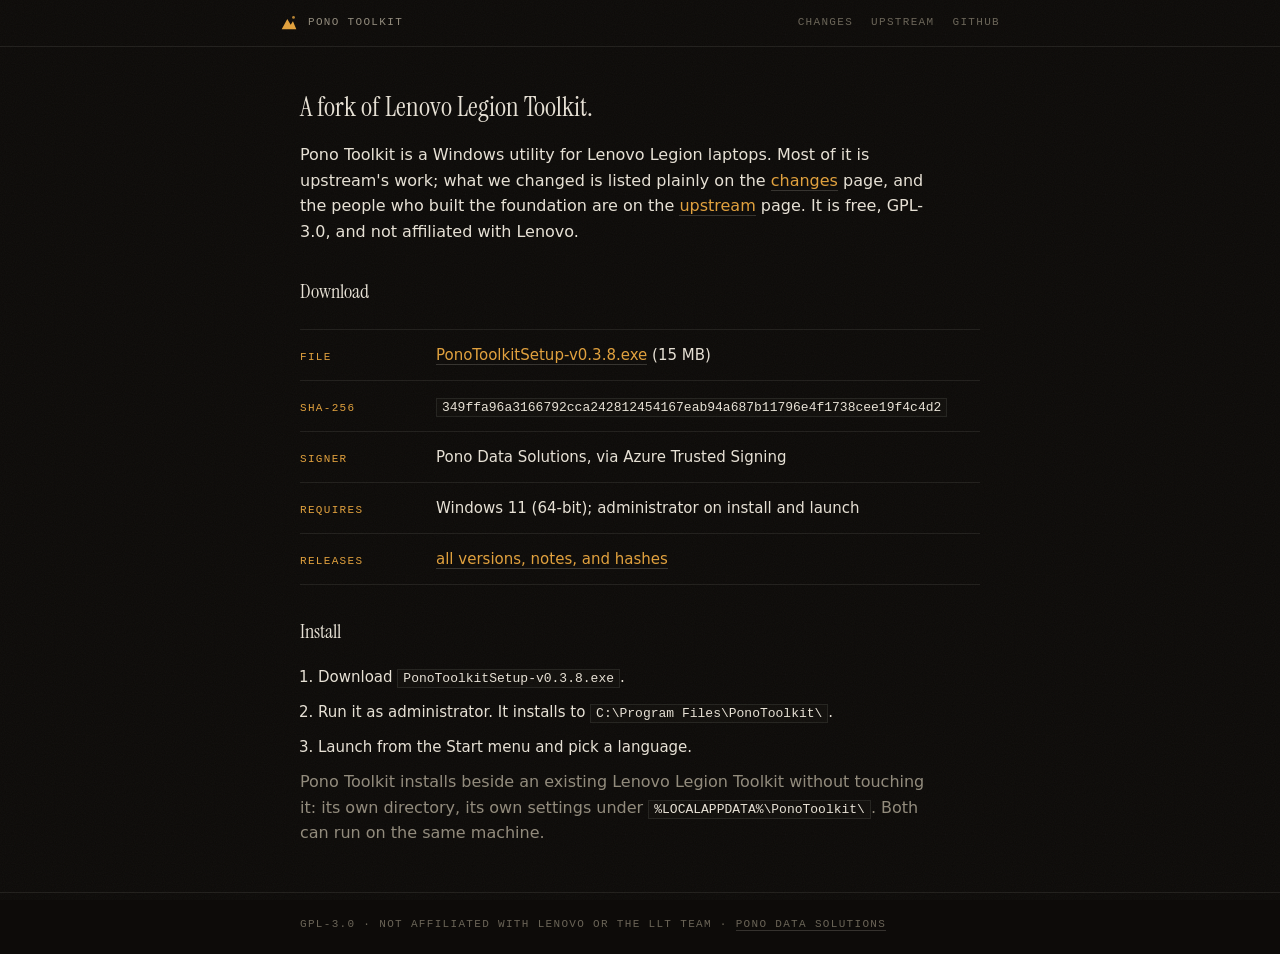
==== commit b19713d3: "docs: the site goes humble, three pages instead of a scroller Per the public-voice order: virtue cop" ====
--- a/docs/index.html
+++ b/docs/index.html
@@ -1,196 +1,88 @@
 <!doctype html>
 <html lang="en">
 <head>
-  <meta charset="utf-8">
-  <meta name="viewport" content="width=device-width,initial-scale=1">
-  <title>Pono Toolkit — Windows utility, balanced.</title>
-  <meta name="description" content="Pono Toolkit is a Windows desktop utility for Lenovo Legion and other Windows 11 hardware. Signed installer, cross-vendor Dynamic Lighting, Fn+F8 airplane toggle, smart-key automation sync. Fork of Lenovo Legion Toolkit. GPL-3.0.">
-  <meta name="theme-color" content="#0b1c33">
-  <meta property="og:title" content="Pono Toolkit">
-  <meta property="og:description" content="Cross-vendor Windows utility, Lenovo-first. A balanced fork of Lenovo Legion Toolkit.">
-  <meta property="og:url" content="https://ponotoolkit.com">
-  <meta property="og:type" content="website">
-  <link rel="preconnect" href="https://github.com">
-  <link rel="stylesheet" href="styles.css">
+<meta charset="utf-8">
+<meta name="viewport" content="width=device-width, initial-scale=1">
+<title>Pono Toolkit</title>
+<meta name="description" content="A Windows utility for Lenovo Legion laptops, forked from Lenovo Legion Toolkit. Free, GPL-3.0, signed installer.">
+<meta property="og:title" content="Pono Toolkit">
+<meta property="og:description" content="A Windows utility for Lenovo Legion laptops, forked from Lenovo Legion Toolkit. Free, GPL-3.0.">
+<meta property="og:url" content="https://ponotoolkit.com">
+<meta property="og:type" content="website">
+<link rel="icon" href="data:image/svg+xml,%3Csvg xmlns='http://www.w3.org/2000/svg' viewBox='0 0 32 32'%3E%3Crect width='32' height='32' fill='%230d0b09'/%3E%3Cpath d='M3 27 L13 9 L19 19 L23 13 L29 27 Z' fill='%23e2a13c'/%3E%3Ccircle cx='24' cy='6' r='2.5' fill='%23e2a13c'/%3E%3C/svg%3E">
+<link rel="stylesheet" href="fonts.css">
+<link rel="stylesheet" href="style.css">
 </head>
 <body>
-  <header class="hero">
-    <div class="container nav-row">
-      <a class="brand" href="#top">
-        <svg class="logo-mark" viewBox="0 0 32 32" aria-hidden="true">
-          <path d="M3 27 L13 9 L19 19 L23 13 L29 27 Z" fill="currentColor" opacity="0.95"/>
-          <circle cx="24" cy="6" r="2.5" fill="currentColor" opacity="0.8"/>
-        </svg>
-        <span class="brand-text">Pono Toolkit</span>
-      </a>
-      <nav class="nav-links">
-        <a href="#features">Features</a>
-        <a href="#download">Download</a>
-        <a href="#install">Install</a>
-        <a href="#upstream">Upstream</a>
-        <a href="https://github.com/Brofalo/LenovoLegionToolkit" target="_blank" rel="noopener">GitHub</a>
-      </nav>
+<div class="grain" aria-hidden="true"></div>
+
+<header>
+  <div class="wrap mast">
+    <a class="brand-link" href="index.html">
+      <svg class="mark" viewBox="0 0 32 32" aria-hidden="true">
+        <path d="M3 27 L13 9 L19 19 L23 13 L29 27 Z" fill="currentColor"/>
+        <circle cx="24" cy="6" r="2.5" fill="currentColor" opacity="0.8"/>
+      </svg>
+      <span class="mono co">Pono Toolkit</span>
+    </a>
+    <nav class="mono" aria-label="site">
+      <a href="changes.html">changes</a>
+      <a href="upstream.html">upstream</a>
+      <a href="https://github.com/Brofalo/LenovoLegionToolkit" rel="noopener">GitHub</a>
+    </nav>
+  </div>
+</header>
+
+<main>
+  <div class="wrap">
+    <h1>A fork of Lenovo Legion Toolkit.</h1>
+    <p>Pono Toolkit is a Windows utility for Lenovo Legion laptops. Most of
+    it is upstream's work; what we changed is listed plainly on the
+    <a href="changes.html">changes</a> page, and the people who built the
+    foundation are on the <a href="upstream.html">upstream</a> page. It is
+    free, GPL-3.0, and not affiliated with Lenovo.</p>
+
+    <h2>Download</h2>
+    <div class="rows">
+      <div class="row">
+        <span class="k mono">file</span>
+        <span class="v"><a href="https://github.com/Brofalo/LenovoLegionToolkit/releases/latest/download/PonoToolkitSetup-v0.3.8.exe">PonoToolkitSetup-v0.3.8.exe</a> (15 MB)</span>
+      </div>
+      <div class="row">
+        <span class="k mono">sha-256</span>
+        <span class="v"><code>349ffa96a3166792cca242812454167eab94a687b11796e4f1738cee19f4c4d2</code></span>
+      </div>
+      <div class="row">
+        <span class="k mono">signer</span>
+        <span class="v">Pono Data Solutions, via Azure Trusted Signing</span>
+      </div>
+      <div class="row">
+        <span class="k mono">requires</span>
+        <span class="v">Windows 11 (64-bit); administrator on install and launch</span>
+      </div>
+      <div class="row">
+        <span class="k mono">releases</span>
+        <span class="v"><a href="https://github.com/Brofalo/LenovoLegionToolkit/releases" rel="noopener">all versions, notes, and hashes</a></span>
+      </div>
     </div>
 
-    <div class="container hero-content">
-      <p class="kicker">PONO TOOLKIT — v0.3.8 STABLE</p>
-      <h1>One Windows utility,<br><span class="accent-text">balanced.</span></h1>
-      <p class="tagline">A power-user toolkit for Lenovo Legion laptops with cross-vendor Dynamic Lighting, an instant Fn+F8 airplane toggle, and smart-key automation that does not lie about its state. Signed, source-available, and honest about what it borrows.</p>
-      <div class="cta-row">
-        <a class="btn btn-primary" href="https://github.com/Brofalo/LenovoLegionToolkit/releases/latest/download/PonoToolkitSetup-v0.3.8.exe">
-          <span class="btn-title">Download installer</span>
-          <span class="btn-sub">v0.3.8 — signed, 15 MB</span>
-        </a>
-        <a class="btn btn-ghost" href="https://github.com/Brofalo/LenovoLegionToolkit" target="_blank" rel="noopener">
-          <span class="btn-title">View source</span>
-          <span class="btn-sub">github.com/Brofalo</span>
-        </a>
-      </div>
-      <p class="hero-meta">Azure Trusted Signing · GPL-3.0 · A fork of <a href="https://github.com/LenovoLegionToolkit-Team/LenovoLegionToolkit" target="_blank" rel="noopener">Lenovo Legion Toolkit</a></p>
-    </div>
-  </header>
+    <h2>Install</h2>
+    <ol class="steps">
+      <li>Download <code>PonoToolkitSetup-v0.3.8.exe</code>.</li>
+      <li>Run it as administrator. It installs to <code>C:\Program Files\PonoToolkit\</code>.</li>
+      <li>Launch from the Start menu and pick a language.</li>
+    </ol>
+    <p class="note">Pono Toolkit installs beside an existing Lenovo Legion
+    Toolkit without touching it: its own directory, its own settings under
+    <code>%LOCALAPPDATA%\PonoToolkit\</code>. Both can run on the same
+    machine.</p>
+  </div>
+</main>
 
-  <section id="features" class="section">
-    <div class="container">
-      <p class="kicker">WHAT IS ADDED OVER UPSTREAM</p>
-      <h2>Features that earn their place.</h2>
-      <p class="section-lede">Pono Toolkit is a fork, not a rewrite. Most of the surface is upstream LLT. The differences below are the ones that move user-visible quality forward.</p>
-      <div class="grid">
-        <article class="card">
-          <div class="card-num">01</div>
-          <h3>Auto-detect Dynamic Lighting</h3>
-          <p>The page surfaces automatically when a <code>LampArray</code>-conformant device is present. No debug flag, no hidden setting.</p>
-        </article>
-        <article class="card">
-          <div class="card-num">02</div>
-          <h3>Fn+F8 instant airplane mode</h3>
-          <p>Flips the Windows airplane state directly via registry and a Radio Management Service bounce. Notification confirms. Falls back to opening Settings if the registry write is refused.</p>
-        </article>
-        <article class="card">
-          <div class="card-num">03</div>
-          <h3>Smart-key cycle sync</h3>
-          <p>When an automation pipeline fires because of an event (game launch, etc.), the smart-key cycle index advances past that quick action so the next press produces the next action, not a stale repeat.</p>
-        </article>
-        <article class="card">
-          <div class="card-num">04</div>
-          <h3>System indicator effects</h3>
-          <p>BatteryLow as a red pulse below threshold, Charging as a gradient sweep on AC, CapsLock as an indicator. Wall-clock sample throttle keeps cadence steady regardless of animation speed.</p>
-        </article>
-        <article class="card">
-          <div class="card-num">05</div>
-          <h3>Hot-path optimizations</h3>
-          <p>Render loop at 30 Hz with cached capability probes, reused color and index buffers, and once-per-frame transition math. Lower CPU, smoother effects.</p>
-        </article>
-        <article class="card">
-          <div class="card-num">06</div>
-          <h3>Isolated AppData</h3>
-          <p>Settings, logs, and integrations live under <code>%LOCALAPPDATA%\PonoToolkit\</code>. Existing Lenovo Legion Toolkit installs are untouched and can run side by side.</p>
-        </article>
-      </div>
-    </div>
-  </section>
-
-  <section id="download" class="section section-tinted">
-    <div class="container">
-      <p class="kicker">DOWNLOAD</p>
-      <h2>One file. Signed. Ships from <a class="inline-link" href="https://github.com/Brofalo/LenovoLegionToolkit" target="_blank" rel="noopener">Brofalo</a>.</h2>
-      <div class="dl-row">
-        <a class="btn btn-primary btn-lg" href="https://github.com/Brofalo/LenovoLegionToolkit/releases/latest/download/PonoToolkitSetup-v0.3.8.exe">
-          <span class="btn-title">PonoToolkitSetup-v0.3.8.exe</span>
-          <span class="btn-sub">Latest Stable — Azure Trusted Signing — 15 MB</span>
-        </a>
-        <a class="btn btn-ghost btn-lg" href="https://github.com/Brofalo/LenovoLegionToolkit/releases">
-          <span class="btn-title">All releases</span>
-          <span class="btn-sub">Notes, hashes, history</span>
-        </a>
-      </div>
-      <dl class="meta-list">
-        <div><dt>SHA-256</dt><dd><code>349ffa96a3166792cca242812454167eab94a687b11796e4f1738cee19f4c4d2</code></dd></div>
-        <div><dt>Signer</dt><dd>Pono Data Solutions via Azure Trusted Signing</dd></div>
-        <div><dt>Requires</dt><dd>Windows 11 (64-bit), administrator on install and launch</dd></div>
-      </dl>
-    </div>
-  </section>
-
-  <section id="install" class="section">
-    <div class="container">
-      <p class="kicker">INSTALL</p>
-      <h2>Run the installer.</h2>
-      <ol class="steps">
-        <li><strong>Download</strong> <code>PonoToolkitSetup-v0.3.8.exe</code> from the Download section above.</li>
-        <li><strong>Run as Administrator.</strong> Inno Setup completes silently in seconds and writes to <code>C:\Program Files\PonoToolkit\</code>.</li>
-        <li><strong>Launch</strong> from the Start menu. First run shows the upstream-shoutout dialog and a language picker; choose your locale and you are done.</li>
-      </ol>
-      <p class="note">Coexistence is intentional. Pono Toolkit installs to its own Program Files directory, uses a distinct AppId and mutex, and stores settings under <code>%LOCALAPPDATA%\PonoToolkit\</code>. Existing Lenovo Legion Toolkit installs continue to work on the same machine without interference. If you have prior Pono Toolkit settings under the legacy LLT-shared path, they migrate forward on first launch.</p>
-    </div>
-  </section>
-
-  <section id="upstream" class="section section-tinted">
-    <div class="container">
-      <p class="kicker">STANDING ON SHOULDERS</p>
-      <h2>Pono Toolkit is a fork.</h2>
-      <div class="upstream-grid">
-        <div>
-          <p>Lenovo Legion Toolkit is the foundation. <strong>Bartosz Cichecki</strong> started the project; <strong>Kaguya</strong> and <strong>Dr. Skinner</strong> have carried it forward. Years of WMI reverse engineering, ACPI exploration, hardware compatibility work, and feature design done by them is the entirety of what every Pono Toolkit build inherits.</p>
-          <p>If Pono Toolkit is useful to you, the most direct way to support the foundation it stands on is to donate to upstream.</p>
-          <a class="btn btn-donate" href="https://www.paypal.com/donate/?hosted_button_id=22AZE2NBP3HTL" target="_blank" rel="noopener">
-            <span class="btn-title">Donate to upstream LLT (PayPal)</span>
-            <span class="btn-sub">hosted_button_id 22AZE2NBP3HTL</span>
-          </a>
-          <p class="note">Donations through this link route to LLT-Team, not to Pono Data Solutions. The economic foundation of this fork belongs to upstream.</p>
-        </div>
-        <aside class="upstream-aside">
-          <p class="kicker-soft">LLT ON GITHUB</p>
-          <ul class="link-list">
-            <li><a href="https://github.com/LenovoLegionToolkit-Team/LenovoLegionToolkit" target="_blank" rel="noopener">Repo</a></li>
-            <li><a href="https://github.com/LenovoLegionToolkit-Team/LenovoLegionToolkit/releases" target="_blank" rel="noopener">Releases</a></li>
-            <li><a href="https://github.com/LenovoLegionToolkit-Team/LenovoLegionToolkit/issues" target="_blank" rel="noopener">Issues</a></li>
-            <li><a href="https://github.com/sponsors/Metanome" target="_blank" rel="noopener">Sponsor Dr. Skinner</a></li>
-          </ul>
-        </aside>
-      </div>
-    </div>
-  </section>
-
-  <footer>
-    <div class="container">
-      <div class="footer-grid">
-        <div class="footer-brand">
-          <a class="brand" href="#top">
-            <svg class="logo-mark" viewBox="0 0 32 32" aria-hidden="true">
-              <path d="M3 27 L13 9 L19 19 L23 13 L29 27 Z" fill="currentColor" opacity="0.95"/>
-              <circle cx="24" cy="6" r="2.5" fill="currentColor" opacity="0.8"/>
-            </svg>
-            <span class="brand-text">Pono Toolkit</span>
-          </a>
-          <p>A balanced fork of Lenovo Legion Toolkit. Windows-first, cross-vendor, source-available, signed.</p>
-        </div>
-        <div>
-          <strong>Source</strong>
-          <ul class="link-list">
-            <li><a href="https://github.com/Brofalo/LenovoLegionToolkit" target="_blank" rel="noopener">Repository</a></li>
-            <li><a href="https://github.com/Brofalo/LenovoLegionToolkit/releases" target="_blank" rel="noopener">Releases</a></li>
-            <li><a href="https://github.com/Brofalo/LenovoLegionToolkit/issues" target="_blank" rel="noopener">Issues</a></li>
-          </ul>
-        </div>
-        <div>
-          <strong>Upstream</strong>
-          <ul class="link-list">
-            <li><a href="https://github.com/LenovoLegionToolkit-Team/LenovoLegionToolkit" target="_blank" rel="noopener">LLT on GitHub</a></li>
-            <li><a href="https://www.paypal.com/donate/?hosted_button_id=22AZE2NBP3HTL" target="_blank" rel="noopener">Donate to LLT</a></li>
-          </ul>
-        </div>
-        <div>
-          <strong>Legal</strong>
-          <ul class="link-list">
-            <li>GPL-3.0</li>
-            <li>Inherited from upstream LLT</li>
-            <li>Not affiliated with Lenovo</li>
-          </ul>
-        </div>
-      </div>
-      <p class="copyright">&copy; 2026 Pono Data Solutions. Pono Toolkit is independent and not officially affiliated with Lenovo or the Lenovo Legion Toolkit Team. <em>Pono</em> is Hawaiian for righteous, balanced, in alignment.</p>
-    </div>
-  </footer>
+<footer>
+  <div class="wrap">
+    <span class="mono line">GPL-3.0 &middot; not affiliated with Lenovo or the LLT team &middot; <a href="https://pono-os.com">Pono Data Solutions</a></span>
+  </div>
+</footer>
 </body>
 </html>
--- a/docs/fonts.css
+++ b/docs/fonts.css
@@ -0,0 +1,20 @@
+@font-face {
+    font-family: "Instrument Serif"; font-style: normal; font-weight: 400;
+    font-display: swap;
+    src: url([data-uri]) format("woff2");
+  }
+@font-face {
+    font-family: "Instrument Serif"; font-style: italic; font-weight: 400;
+    font-display: swap;
+    src: url([data-uri]) format("woff2");
+  }
+@font-face {
+    font-family: "Plex Mono"; font-style: normal; font-weight: 400;
+    font-display: swap;
+    src: url([data-uri]) format("woff2");
+  }
+@font-face {
+    font-family: "Plex Mono"; font-style: normal; font-weight: 500;
+    font-display: swap;
+    src: url([data-uri]) format("woff2");
+  }
--- a/docs/style.css
+++ b/docs/style.css
@@ -0,0 +1,112 @@
+:root {
+  --bg: #0d0b09;
+  --panel: #110f0c;
+  --lift: #181510;
+  --ink: #e8e2d6;
+  --dim: #928b7c;
+  --faint: #6a6457;
+  --hair: rgba(232, 226, 214, .09);
+  --hair2: rgba(232, 226, 214, .18);
+  --lamp: #e2a13c;
+  --phos: #8fd6ad;
+}
+
+* { margin: 0; padding: 0; box-sizing: border-box; }
+
+html { background: var(--bg); }
+
+body {
+  background: var(--bg);
+  color: var(--ink);
+  font-family: ui-sans-serif, system-ui, sans-serif;
+  font-size: 16px;
+  line-height: 1.6;
+  min-height: 100svh;
+  display: flex;
+  flex-direction: column;
+}
+
+.wrap { width: 100%; max-width: 720px; margin: 0 auto; padding: 0 20px; }
+
+.serif { font-family: "Instrument Serif", Georgia, serif; font-weight: 400; }
+
+.mono {
+  font-family: "IBM Plex Mono", ui-monospace, monospace;
+  font-size: 11px;
+  letter-spacing: .12em;
+  text-transform: uppercase;
+}
+
+a { color: var(--lamp); text-decoration: none; border-bottom: 1px solid var(--hair2); }
+a:hover { border-bottom-color: var(--lamp); transition: border-color 120ms ease-out; }
+
+code {
+  font-family: "IBM Plex Mono", ui-monospace, monospace;
+  font-size: 13px;
+  color: var(--ink);
+  background: var(--panel);
+  border: 1px solid var(--hair);
+  padding: 1px 5px;
+  word-break: break-all;
+}
+
+/* masthead and nav */
+header { border-bottom: 1px solid var(--hair); }
+.mast { display: flex; align-items: center; gap: 10px; padding: 14px 0; flex-wrap: wrap; }
+.mark { width: 18px; height: 18px; color: var(--lamp); flex: none; }
+.mast .brand-link { display: flex; align-items: center; gap: 10px; border: 0; }
+.mast .co { color: var(--dim); }
+nav { margin-left: auto; display: flex; gap: 18px; }
+nav a { border: 0; color: var(--faint); }
+nav a:hover { color: var(--dim); }
+nav a[aria-current="page"] { color: var(--ink); }
+
+/* content */
+main { flex: 1; padding: 38px 0 46px; }
+h1 { font-family: "Instrument Serif", Georgia, serif; font-weight: 400; font-size: 27px; margin-bottom: 14px; }
+h2 { font-family: "Instrument Serif", Georgia, serif; font-weight: 400; font-size: 20px; margin: 30px 0 8px; }
+p { max-width: 62ch; }
+p + p { margin-top: 12px; }
+.note { color: var(--dim); }
+
+/* ruled rows */
+.rows { margin-top: 22px; }
+.row {
+  display: grid;
+  grid-template-columns: 120px 1fr;
+  gap: 16px;
+  align-items: baseline;
+  padding: 13px 0;
+  border-top: 1px solid var(--hair);
+}
+.rows .row:last-child { border-bottom: 1px solid var(--hair); }
+.row .k { color: var(--lamp); }
+.row .v { font-size: 15px; color: var(--ink); }
+.row .v.dim { color: var(--dim); }
+@media (max-width: 480px) {
+  .row { grid-template-columns: 1fr; gap: 4px; }
+}
+
+/* install steps */
+.steps { margin: 18px 0 0 18px; max-width: 62ch; }
+.steps li { margin-bottom: 10px; font-size: 15px; }
+
+/* link lists */
+.link-list { list-style: none; margin-top: 10px; }
+.link-list li { padding: 6px 0; border-top: 1px solid var(--hair); }
+.link-list li:last-child { border-bottom: 1px solid var(--hair); }
+
+/* footer */
+footer { border-top: 1px solid var(--hair); padding: 16px 0 22px; }
+footer .line { color: var(--faint); }
+footer a { color: var(--faint); }
+footer a:hover { color: var(--dim); border-bottom-color: var(--dim); }
+
+/* grain */
+.grain {
+  position: fixed;
+  inset: 0;
+  pointer-events: none;
+  opacity: .04;
+  background-image: url("data:image/svg+xml,%3Csvg xmlns='http://www.w3.org/2000/svg' width='160' height='160'%3E%3Cfilter id='n'%3E%3CfeTurbulence type='fractalNoise' baseFrequency='.9' numOctaves='2'/%3E%3C/filter%3E%3Crect width='160' height='160' filter='url(%23n)'/%3E%3C/svg%3E");
+}
